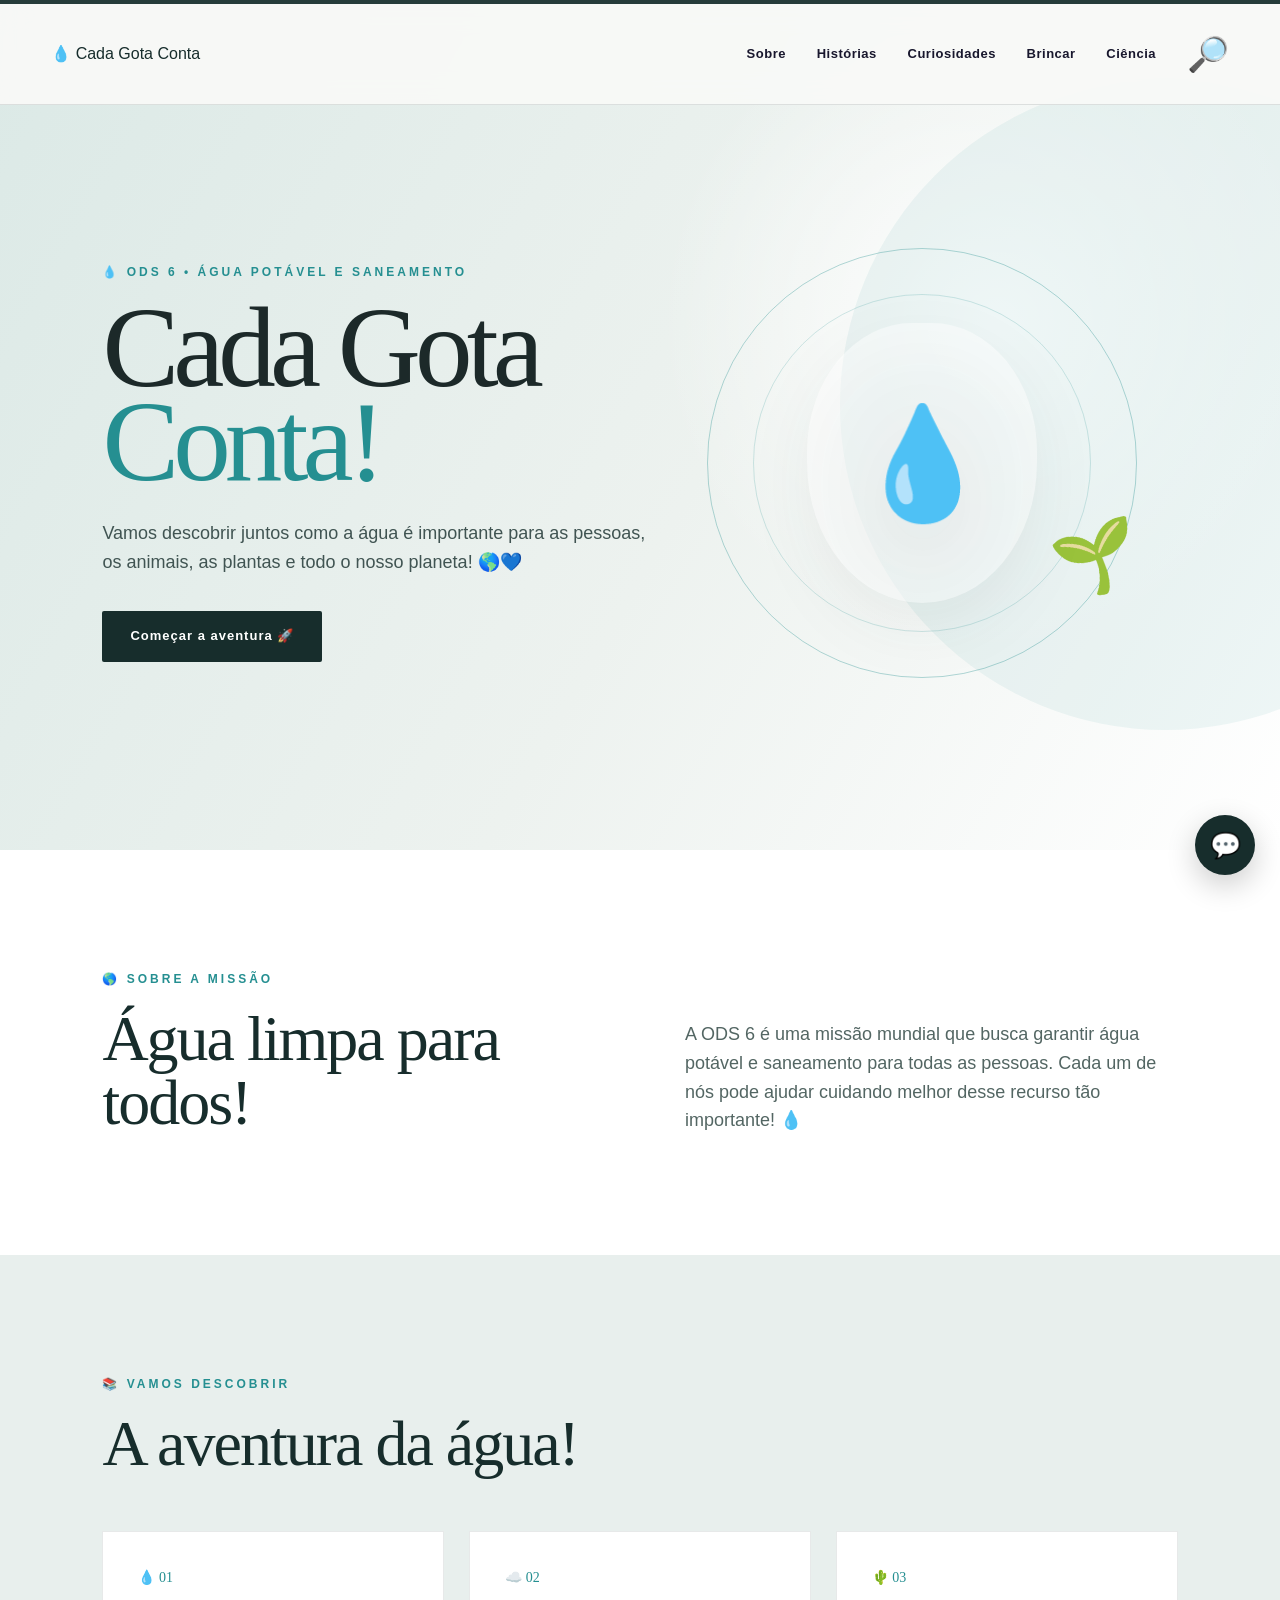
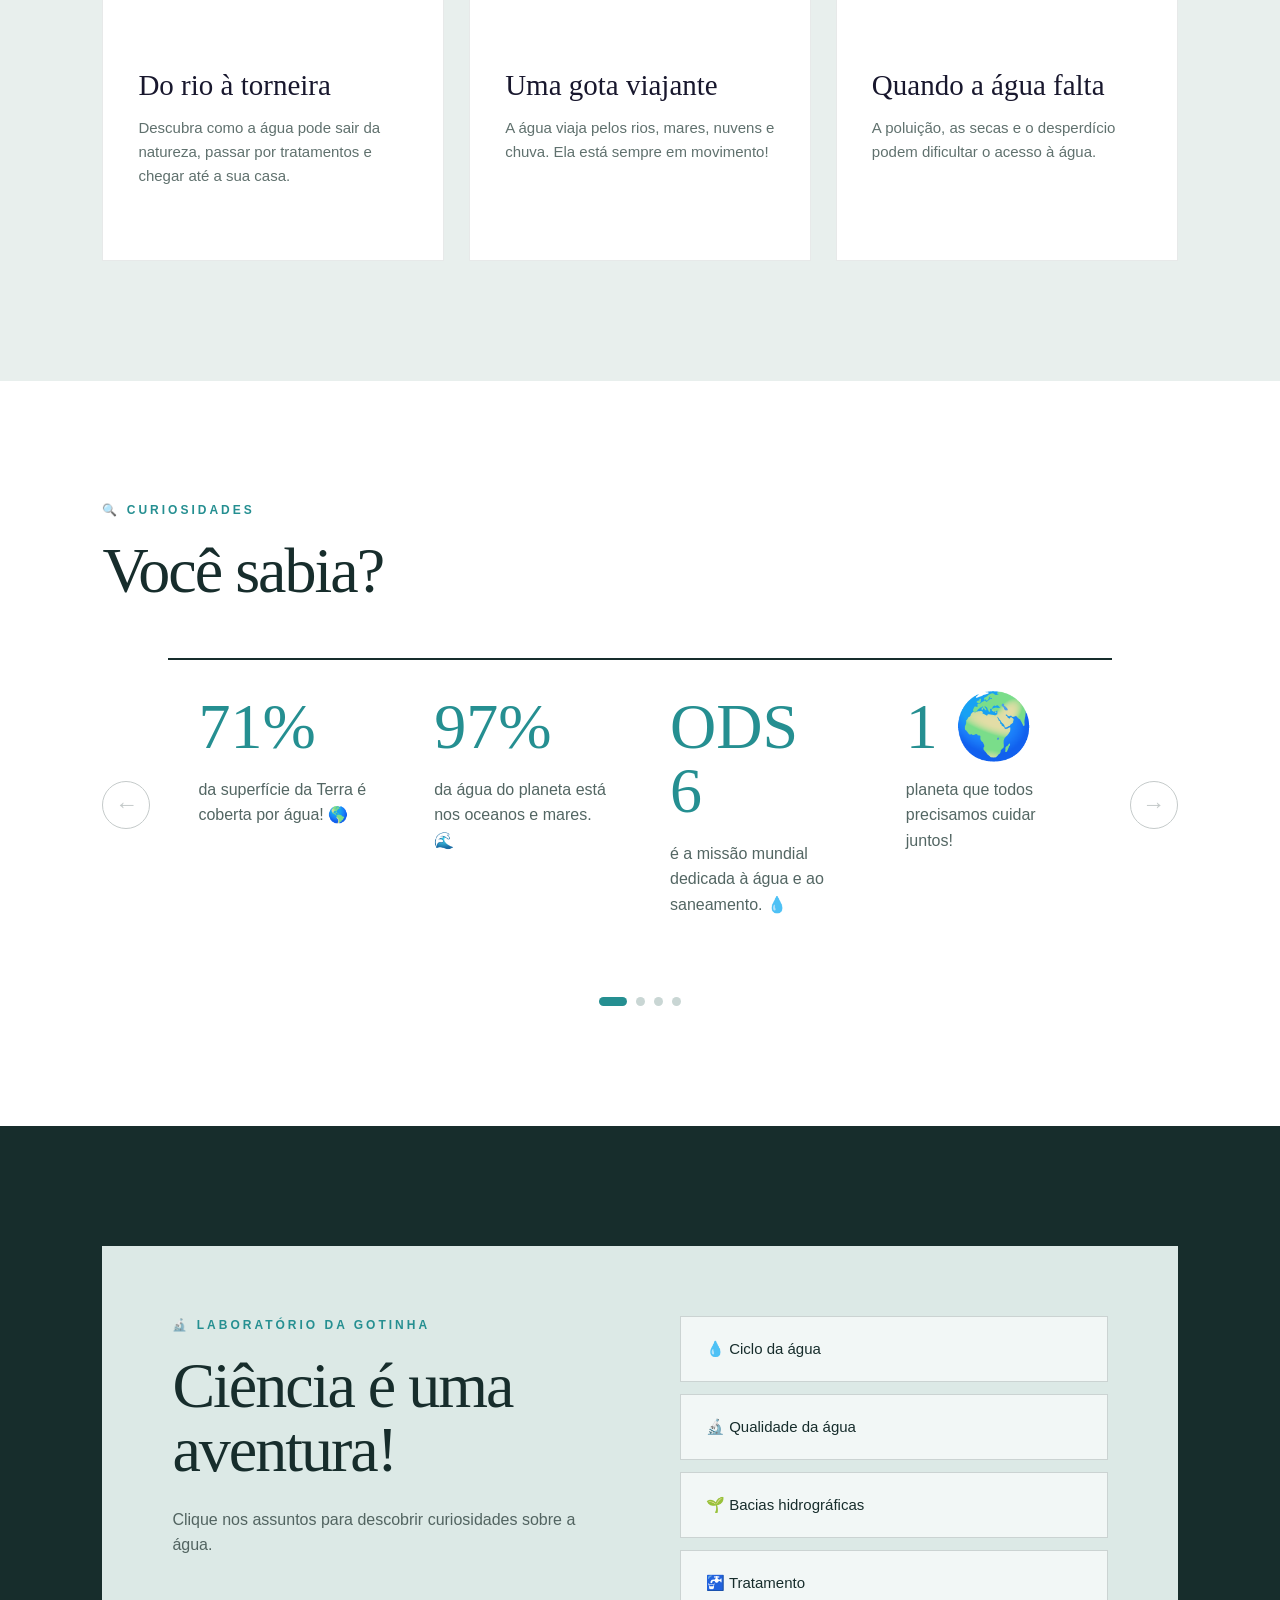
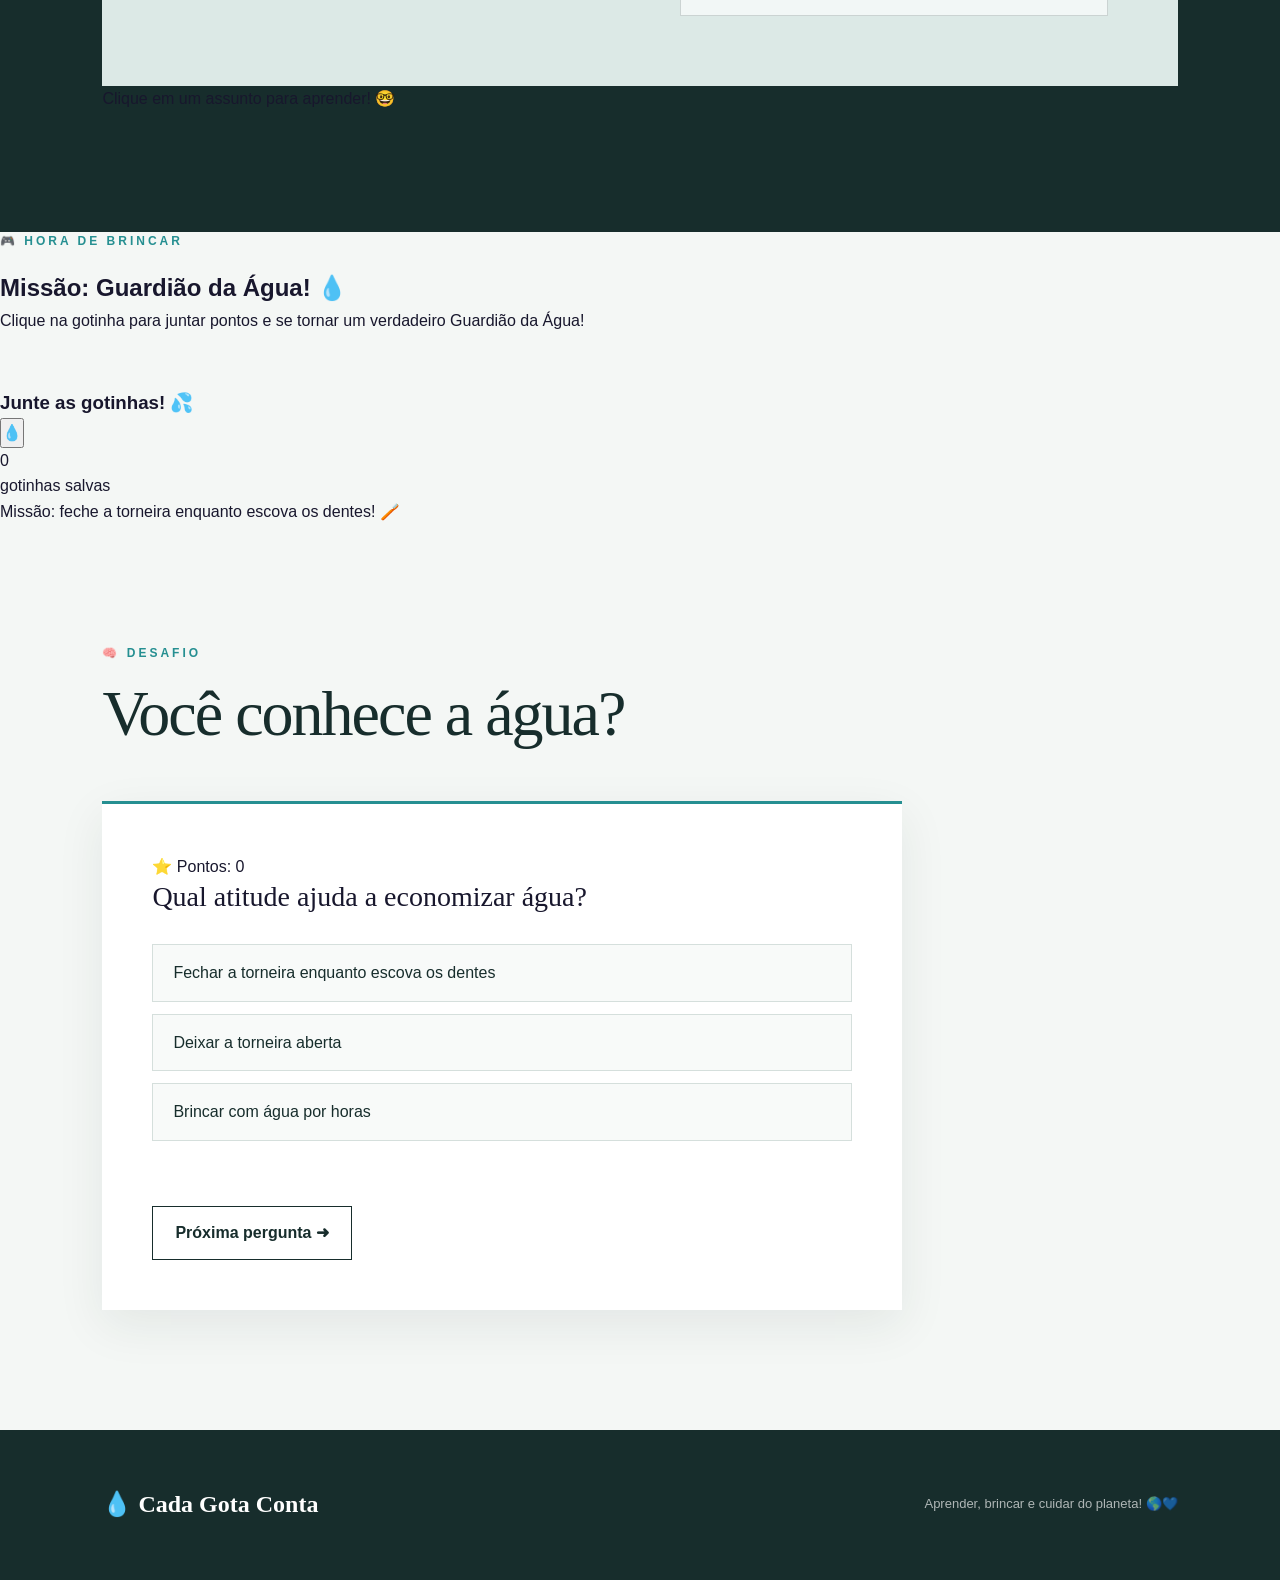
==== Ods 6/index.html @ fea24f82 "Add files via upload foi riado o conteudo sobre a agua e a criação de novos html" ====
<!DOCTYPE html>
<html lang="pt-BR">

<head>
    <meta charset="UTF-8">
    <meta name="viewport" content="width=device-width, initial-scale=1.0">

    <meta name="description"
        content="Cada Gota Conta — projeto educativo infantil sobre água, ODS 6 e sustentabilidade.">

    <title>Cada Gota Conta 💧</title>

    <link rel="stylesheet" href="styles.css">
</head>

<body>

    <!-- =========================
         NAVBAR
    ========================== -->

    <nav class="navbar">

        <a class="logo" href="#inicio">
            💧 Cada Gota Conta
        </a>

        <div class="nav-links">
            <a href="#sobre">Sobre</a>
            <a href="#historias">Histórias</a>
            <a href="#dados">Curiosidades</a>
            <a href="#brincar">Brincar</a>
            <a href="#ciencia">Ciência</a>

            <button class="search-icon" id="openSearch" aria-label="Abrir pesquisa">
                🔎
            </button>
        </div>

    </nav>


    <!-- =========================
         HERO
    ========================== -->

    <header class="hero" id="inicio">

        <div class="hero-text">

            <p class="eyebrow">
                💧 ODS 6 • ÁGUA POTÁVEL E SANEAMENTO
            </p>

            <h1>
                Cada Gota<br>
                <span>Conta!</span>
            </h1>

            <p>
                Vamos descobrir juntos como a água é importante para as pessoas, os animais, as plantas e todo o nosso
                planeta! 🌎💙
            </p>

            <a class="primary-btn" href="#sobre">
                Começar a aventura 🚀
            </a>

        </div>


        <div class="hero-art">

            <div class="ring"></div>

            <div class="drop">
                💧
            </div>

            <div class="sprout">
                🌱
            </div>

        </div>

    </header>


    <main>

        <!-- =========================
             SOBRE
        ========================== -->

        <section class="intro section" id="sobre">

            <div>

                <p class="eyebrow">
                    🌎 SOBRE A MISSÃO
                </p>

                <h2>
                    Água limpa para todos!
                </h2>

            </div>

            <p>
                A ODS 6 é uma missão mundial que busca garantir água potável e saneamento para todas as pessoas. Cada um
                de nós pode ajudar cuidando melhor desse recurso tão importante! 💧
            </p>

        </section>


        <!-- =========================
             HISTÓRIAS
        ========================== -->

        <section class="cards section" id="historias">

            <div class="section-heading">

                <p class="eyebrow">
                    📚 VAMOS DESCOBRIR
                </p>

                <h2>
                    A aventura da água!
                </h2>

            </div>


            <div class="grid three">

                <article class="card story">

                    <span>💧 01</span>

                    <h3>
                        Do rio à torneira
                    </h3>

                    <p>
                        Descubra como a água pode sair da natureza, passar por tratamentos e chegar até a sua casa.
                    </p>

                </article>


                <article class="card story">

                    <span>☁️ 02</span>

                    <h3>
                        Uma gota viajante
                    </h3>

                    <p>
                        A água viaja pelos rios, mares, nuvens e chuva. Ela está sempre em movimento!
                    </p>

                </article>


                <article class="card story">

                    <span>🌵 03</span>

                    <h3>
                        Quando a água falta
                    </h3>

                    <p>
                        A poluição, as secas e o desperdício podem dificultar o acesso à água.
                    </p>

                </article>

            </div>

        </section>


        <!-- =========================
             DADOS
        ========================== -->

        <section class="data-section section" id="dados">

            <div class="section-heading">

                <p class="eyebrow">
                    🔍 CURIOSIDADES
                </p>

                <h2>
                    Você sabia?
                </h2>

            </div>


            <div class="data-carousel">

                <button class="data-carousel-btn" id="prevData" aria-label="Curiosidade anterior">
                    ←
                </button>


                <div class="data-carousel-window">

                    <div class="data-carousel-track" id="dataTrack">

                        <article class="stat">

                            <strong>
                                71%
                            </strong>

                            <span>
                                da superfície da Terra é coberta por água! 🌎
                            </span>

                        </article>


                        <article class="stat">

                            <strong>
                                97%
                            </strong>

                            <span>
                                da água do planeta está nos oceanos e mares. 🌊
                            </span>

                        </article>


                        <article class="stat">

                            <strong>
                                ODS 6
                            </strong>

                            <span>
                                é a missão mundial dedicada à água
                                e ao saneamento. 💧
                            </span>

                        </article>


                        <article class="stat">

                            <strong>
                                1 🌍
                            </strong>

                            <span>
                                planeta que todos precisamos cuidar juntos!
                            </span>

                        </article>

                    </div>

                </div>


                <button class="data-carousel-btn" id="nextData" aria-label="Próxima curiosidade">
                    →
                </button>

            </div>


            <div class="data-carousel-dots">

                <button class="data-dot active" data-slide="0"></button>
                <button class="data-dot" data-slide="1"></button>
                <button class="data-dot" data-slide="2"></button>
                <button class="data-dot" data-slide="3"></button>

            </div>

        </section>


        <!-- =========================
             CIÊNCIA
        ========================== -->

        <section class="science section" id="ciencia">

            <div class="science-box">

                <div>

                    <p class="eyebrow">
                        🔬 LABORATÓRIO DA GOTINHA
                    </p>

                    <h2>
                        Ciência é uma aventura!
                    </h2>

                    <p>
                        Clique nos assuntos para descobrir curiosidades sobre a água.
                    </p>

                </div>


                <div class="science-list">

                    <button
                        data-science="O ciclo da água acontece quando a água evapora, forma nuvens e volta para a Terra em forma de chuva! ☁️🌧️"
                        onclick="window.location.href='ciclo.html'">
                        💧 Ciclo da água
                    </button>


                    <button
                        data-science="Água limpa é importante para nossa saúde. Por isso devemos evitar jogar lixo nos rios! 🚯"
                        onclick="window.location.href='qualidade.html'">
                        🔬 Qualidade da água
                    </button>

                    <button
                        data-science="As bacias hidrográficas são regiões onde a água da chuva se junta e segue para rios e outros cursos d'água! 🌱"
                        onclick="window.location.href='bacia.html'">
                        🌱 Bacias hidrográficas
                    </button>

                    <button
                        data-science="Antes de chegar até nossas casas, a água pode passar por processos de tratamento para ficar adequada para o consumo. 🚰"
                        onclick="window.location.href='tratamento.html'">
                        🚰 Tratamento
                    </button>

                </div>

            </div>


            <div class="science-result" id="scienceResult">
                Clique em um assunto para aprender! 🤓
            </div>

        </section>


        <!-- =========================
             JOGO
        ========================== -->

        <section class="kids-play" id="brincar">

            <div class="section-heading">

                <p class="eyebrow">
                    🎮 HORA DE BRINCAR
                </p>

                <h2>
                    Missão: Guardião da Água! 💧
                </h2>

                <p>
                    Clique na gotinha para juntar pontos e se tornar um verdadeiro Guardião da Água!
                </p>

            </div>


            <div class="play-box">

                <h3>
                    Junte as gotinhas! 💦
                </h3>


                <div class="drop-counter">

                    <button class="drop-game" id="dropGame" aria-label="Juntar uma gota de água">

                        💧

                    </button>


                    <div>

                        <span id="dropCount">
                            0
                        </span>

                        <p>
                            gotinhas salvas
                        </p>

                    </div>

                </div>


                <p class="mission" id="waterMission">

                    Missão: feche a torneira enquanto escova os dentes! 🪥

                </p>

            </div>

        </section>


        <!-- =========================
             QUIZ
        ========================== -->

        <section class="quiz section" id="quiz">

            <div class="section-heading">

                <p class="eyebrow">
                    🧠 DESAFIO
                </p>

                <h2>
                    Você conhece a água?
                </h2>

            </div>


            <div class="quiz-card">

                <div class="quiz-score">
                    ⭐ Pontos:
                    <span id="quizScore">0</span>
                </div>


                <div class="quiz-progress">

                    <span id="quizProgress"></span>

                </div>


                <p id="quizQuestion">
                    Carregando...
                </p>


                <div id="quizOptions"></div>


                <p id="quizResult" class="quiz-result">
                </p>


                <button class="secondary-btn" id="nextQuiz">

                    Próxima pergunta ➜

                </button>

            </div>

        </section>

    </main>


    <!-- =========================
         CHATBOT
    ========================== -->

    <div class="chatbot" id="chatbot">

        <div class="chat-header">

            <div>

                <strong>
                    💧 Gotinha Amiga
                </strong>

                <small>
                    Vamos aprender juntos!
                </small>

            </div>


            <button id="closeChat" aria-label="Fechar conversa">

                ×

            </button>

        </div>


        <div class="chat-messages" id="chatMessages">

            <div class="bot-msg">
                Oi! Eu sou a Gotinha Amiga! 💧 Me pergunte algo sobre água ou escolha uma pergunta abaixo!
            </div>

        </div>


        <div class="chat-suggestions">

            <button data-question="Por que a água é importante?">
                Por que a água é importante?
            </button>

            <button data-question="Como posso economizar água?">
                Como economizar?
            </button>

            <button data-question="O que é ODS 6?">
                O que é ODS 6?
            </button>

        </div>


        <form id="chatForm">

            <input type="text" id="chatInput" placeholder="Escreva aqui..." autocomplete="off">

            <button type="submit">
                ➤
            </button>

        </form>

    </div>


    <button class="chat-fab" id="chatFab" aria-label="Abrir Gotinha Amiga">

        💬

    </button>


    <!-- =========================
         PESQUISA
    ========================== -->

    <div class="search-overlay" id="searchOverlay">

        <div class="search-container">

            <button class="close-btn" id="closeSearch">

                ×

            </button>


            <input type="text" class="search-input" id="searchInput" placeholder="O que você quer descobrir? 🔎">


            <div id="searchResults"></div>

        </div>

    </div>


    <!-- =========================
         FOOTER
    ========================== -->

    <footer>

        <strong>
            💧 Cada Gota Conta
        </strong>

        <span>
            Aprender, brincar e cuidar do planeta! 🌎💙
        </span>

    </footer>


    <!-- =========================
         JAVASCRIPT
    ========================== -->

    <script>
        /* =========================
                   CARROSSEL
                ========================== */

        const dataTrack =
            document.getElementById("dataTrack");

        const prevData =
            document.getElementById("prevData");

        const nextData =
            document.getElementById("nextData");

        const dataDots =
            document.querySelectorAll(".data-dot");

        let currentData = 0;


        function getDataCardsPerView() {

            if (window.innerWidth <= 700) {
                return 1;
            }

            if (window.innerWidth <= 1100) {
                return 2;
            }

            return 4;
        }


        function updateDataCarousel() {

            const cardsPerView =
                getDataCardsPerView();

            const totalCards = 4;

            const maxPosition =
                Math.max(
                    0,
                    totalCards - cardsPerView
                );


            if (currentData < 0) {
                currentData = 0;
            }


            if (currentData > maxPosition) {
                currentData = maxPosition;
            }


            const cardWidth =
                100 / cardsPerView;


            dataTrack.style.transform =
                `translateX(-${currentData * cardWidth}%)`;


            dataDots.forEach(function (dot, index) {

                dot.classList.toggle(
                    "active",
                    index === currentData
                );

            });


            prevData.disabled =
                currentData === 0;

            nextData.disabled =
                currentData === maxPosition;

        }


        nextData.addEventListener(
            "click",
            function () {

                currentData++;

                updateDataCarousel();

            }
        );


        prevData.addEventListener(
            "click",
            function () {

                currentData--;

                updateDataCarousel();

            }
        );


        dataDots.forEach(function (dot) {

            dot.addEventListener(
                "click",
                function () {

                    currentData =
                        Number(
                            dot.dataset.slide
                        );

                    updateDataCarousel();

                }
            );

        });


        window.addEventListener(
            "resize",
            updateDataCarousel
        );


        updateDataCarousel();


        /* =========================
           CIÊNCIA INTERATIVA
        ========================== */

        const scienceButtons =
            document.querySelectorAll(".science-list button");

        const scienceResult =
            document.getElementById("scienceResult");


        scienceButtons.forEach(function (button) {

            button.addEventListener(
                "click",
                function () {

                    scienceResult.textContent =
                        button.dataset.science;

                }
            );

        });


        /* =========================
           QUIZ
        ========================== */

        const questions = [

            {
                q: "Qual atitude ajuda a economizar água?",
                a: [
                    "Fechar a torneira enquanto escova os dentes",
                    "Deixar a torneira aberta",
                    "Brincar com água por horas"
                ],
                c: 0
            },

            {
                q: "Onde encontramos grande parte da água salgada do planeta?",
                a: [
                    "Nos oceanos",
                    "Nas nuvens",
                    "Nas árvores"
                ],
                c: 0
            },

            {
                q: "Por que devemos evitar jogar lixo nos rios?",
                a: [
                    "Porque o lixo pode poluir a água",
                    "Porque o rio desaparece",
                    "Porque a água fica mais colorida"
                ],
                c: 0
            },

            {
                q: "A água é importante para...",
                a: [
                    "Pessoas, animais e plantas",
                    "Apenas peixes",
                    "Apenas máquinas"
                ],
                c: 0
            }

        ];


        let quizIndex = 0;

        let score = 0;

        let answered = false;


        function loadQuiz() {

            answered = false;

            const question =
                questions[quizIndex];

            document.getElementById(
                "quizQuestion"
            ).textContent =
                question.q;


            const options =
                document.getElementById(
                    "quizOptions"
                );

            options.innerHTML = "";


            document.getElementById(
                "quizResult"
            ).textContent = "";


            document.getElementById(
                "quizProgress"
            ).style.width =
                `${(quizIndex / questions.length) * 100}%`;


            question.a.forEach(
                function (answer, index) {

                    const button =
                        document.createElement("button");

                    button.textContent =
                        answer;

                    button.addEventListener(
                        "click",
                        function () {
                            answerQuiz(index);
                        }
                    );

                    options.appendChild(button);

                }
            );

        }


        function answerQuiz(selected) {

            if (answered) {
                return;
            }

            answered = true;

            const correct =
                selected === questions[quizIndex].c;


            const result =
                document.getElementById(
                    "quizResult"
                );


            if (correct) {

                result.textContent =
                    "🎉 Muito bem! Você acertou!";

                score++;

                document.getElementById(
                    "quizScore"
                ).textContent =
                    score;

            } else {

                result.textContent =
                    "💧 Quase! Continue aprendendo e tente a próxima!";

            }


            const buttons =
                document.querySelectorAll(
                    "#quizOptions button"
                );


            buttons.forEach(
                function (button, index) {

                    button.disabled = true;

                    if (
                        index ===
                        questions[quizIndex].c
                    ) {

                        button.classList.add(
                            "correct"
                        );

                    }

                }
            );

        }


        document.getElementById(
            "nextQuiz"
        ).addEventListener(
            "click",
            function () {

                quizIndex++;

                if (
                    quizIndex >=
                    questions.length
                ) {

                    quizIndex = 0;

                    score = 0;

                    document.getElementById(
                        "quizScore"
                    ).textContent =
                        score;

                }


                loadQuiz();

            }
        );


        loadQuiz();


        /* =========================
           JOGO DAS GOTINHAS
        ========================== */

        let drops = 0;


        const missions = [

            "Missão: feche a torneira enquanto escova os dentes! 🪥",

            "Missão: use apenas a água necessária! 💧",

            "Missão: avise um adulto se encontrar um vazamento! 🔧",

            "Missão: não jogue lixo nos rios! 🌊",

            "Missão: ajude sua família a cuidar da água! 💙"

        ];


        const dropGame =
            document.getElementById(
                "dropGame"
            );


        dropGame.addEventListener(
            "click",
            function () {

                drops++;

                document.getElementById(
                    "dropCount"
                ).textContent =
                    drops;


                const randomMission =
                    missions[
                    Math.floor(
                        Math.random() *
                        missions.length
                    )
                    ];


                document.getElementById(
                    "waterMission"
                ).textContent =
                    randomMission;


                dropGame.classList.remove(
                    "pop"
                );


                void dropGame.offsetWidth;


                dropGame.classList.add(
                    "pop"
                );

            }
        );


        /* =========================
           CHATBOT
        ========================== */

        const chatbot =
            document.getElementById(
                "chatbot"
            );

        const chatFab =
            document.getElementById(
                "chatFab"
            );

        const closeChat =
            document.getElementById(
                "closeChat"
            );

        const chatForm =
            document.getElementById(
                "chatForm"
            );

        const chatInput =
            document.getElementById(
                "chatInput"
            );

        const chatMessages =
            document.getElementById(
                "chatMessages"
            );


        chatFab.addEventListener(
            "click",
            function () {

                chatbot.classList.add(
                    "active"
                );

            }
        );


        closeChat.addEventListener(
            "click",
            function () {

                chatbot.classList.remove(
                    "active"
                );

            }
        );


        function addMessage(
            text,
            type
        ) {

            const message =
                document.createElement(
                    "div"
                );

            message.className =
                type === "user" ?
                    "user-msg" :
                    "bot-msg";

            message.textContent =
                text;

            chatMessages.appendChild(
                message
            );

            chatMessages.scrollTop =
                chatMessages.scrollHeight;

        }


        function getBotResponse(text) {

            const message =
                text.toLowerCase();


            if (
                message.includes("economizar") ||
                message.includes("economia")
            ) {

                return "💧 Você pode fechar a torneira quando não estiver usando e evitar desperdícios!";

            }


            if (
                message.includes("ods 6")
            ) {

                return "🌎 A ODS 6 é um objetivo que busca garantir água potável e saneamento para todos!";

            }


            if (
                message.includes("importante") ||
                message.includes("água")
            ) {

                return "💙 A água é essencial para a vida das pessoas, animais e plantas!";

            }


            return "💧 Que pergunta legal! A água é muito importante para nosso planeta. Continue explorando o site!";

        }


        chatForm.addEventListener(
            "submit",
            function (event) {

                event.preventDefault();

                const text =
                    chatInput.value.trim();


                if (!text) {
                    return;
                }


                addMessage(
                    text,
                    "user"
                );


                setTimeout(
                    function () {

                        addMessage(
                            getBotResponse(text),
                            "bot"
                        );

                    },
                    400
                );


                chatInput.value = "";

            }
        );


        document
            .querySelectorAll(
                ".chat-suggestions button"
            )
            .forEach(
                function (button) {

                    button.addEventListener(
                        "click",
                        function () {

                            const question =
                                button.dataset.question;

                            addMessage(
                                question,
                                "user"
                            );


                            setTimeout(
                                function () {

                                    addMessage(
                                        getBotResponse(question),
                                        "bot"
                                    );

                                },
                                300
                            );

                        }
                    );

                }
            );


        /* =========================
           PESQUISA
        ========================== */

        const openSearch =
            document.getElementById(
                "openSearch"
            );

        const closeSearch =
            document.getElementById(
                "closeSearch"
            );

        const searchOverlay =
            document.getElementById(
                "searchOverlay"
            );

        const searchInput =
            document.getElementById(
                "searchInput"
            );


        openSearch.addEventListener(
            "click",
            function () {

                searchOverlay.classList.add(
                    "active"
                );

                searchInput.focus();

            }
        );


        closeSearch.addEventListener(
            "click",
            function () {

                searchOverlay.classList.remove(
                    "active"
                );

            }
        );


        searchInput.addEventListener(
            "input",
            function () {

                const results =
                    document.getElementById(
                        "searchResults"
                    );

                const value =
                    searchInput.value.toLowerCase();


                if (!value) {

                    results.textContent = "";

                    return;

                }


                if (
                    value.includes("água")
                ) {

                    results.textContent =
                        "💧 Dica: explore as seções Histórias, Ciência e Quiz para aprender mais sobre a água!";

                } else {

                    results.textContent =
                        "🔎 Continue explorando! Tente pesquisar: água, ODS 6, rios ou economia.";

                }

            }
        );
    </script>

</body>

</html>
---- Ods 6/styles.css ----
/* =========================================================
   CADA GOTA CONTA — style.css
   Visual editorial inspirado na referência enviada
   ========================================================= */

   * {
    margin: 0;
    padding: 0;
    box-sizing: border-box;
}

html {
    scroll-behavior: smooth;
    scroll-padding-top: 110px;
}

body {
    font-family: Arial, Helvetica, sans-serif;
    background: #f4f7f5;
    color: #18172d;
    line-height: 1.6;
    overflow-x: hidden;
}

a {
    color: inherit;
    text-decoration: none;
}

button,
input {
    font: inherit;
}

button {
    cursor: pointer;
}


/* =========================================================
   NAVBAR
   ========================================================= */

.navbar {
    position: fixed;
    top: 0;
    left: 0;
    z-index: 1000;

    width: 100%;
    min-height: 105px;
    padding: 0 4vw;

    display: flex;
    align-items: center;
    justify-content: space-between;

    background: rgba(248, 249, 247, .95);
    backdrop-filter: blur(14px);

    border-top: 4px solid #263c3a;
    border-bottom: 1px solid rgba(23, 45, 44, .12);
}

.logo {
    display: flex;
    align-items: center;
    gap: 14px;
    min-width: 250px;
    color: #172d2c;
}

.logo-symbol {
    width: 58px;
    height: 58px;

    display: grid;
    place-items: center;

    font-size: 31px;

    border: 2px solid #172d2c;
    border-radius: 50%;
}

.logo-text {
    font-family: Georgia, "", serif;
    font-size: 20px;
    line-height: .95;
}

.logo-text b {
    font-size: 27px;
}

.nav-links {
    display: flex;
    align-items: center;
    gap: clamp(18px, 2.4vw, 34px);
}

.nav-links a {
    position: relative;

    font-size: 13px;
    font-weight: 700;
    letter-spacing: .5px;
    white-space: nowrap;

    transition: color .25s ease;
}

.nav-links a::after {
    content: "";
    position: absolute;
    left: 0;
    bottom: -9px;

    width: 0;
    height: 2px;

    background: #258f91;

    transition: width .25s ease;
}

.nav-links a:hover {
    color: #258f91;
}

.nav-links a:hover::after {
    width: 100%;
}

.search-icon {
    border: 0;
    background: transparent;
    color: #172d2c;

    font-size: 34px;
    line-height: 1;

    transition: transform .2s ease;
}

.search-icon:hover {
    transform: scale(1.12);
}


/* =========================================================
   HERO
   ========================================================= */

.hero {
    min-height: 850px;
    padding: 165px 8vw 90px;

    position: relative;
    overflow: hidden;

    display: grid;
    grid-template-columns: 1.05fr .95fr;
    align-items: center;

    background:
        radial-gradient(circle at 78% 38%, rgba(255,255,255,.95), transparent 30%),
        linear-gradient(120deg, #dbe9e6 0%, #edf2ef 55%, #fff 100%);
}

.hero::before {
    content: "";
    position: absolute;

    width: 650px;
    height: 650px;

    right: -210px;
    top: 80px;

    border-radius: 50%;
    background: rgba(37, 143, 145, .07);
}

.hero-text {
    position: relative;
    z-index: 2;
    max-width: 720px;
}

.eyebrow {
    margin-bottom: 18px;

    color: #258f91;

    font-size: 12px;
    font-weight: 800;
    letter-spacing: 3px;
}

.hero h1 {
    margin-bottom: 30px;

    font-family: Georgia, "Times New Roman", serif;
    font-size: clamp(70px, 9vw, 145px);
    font-weight: 400;
    line-height: .82;
    letter-spacing: -6px;

    color: #1c2929;
}

.hero h1 span {
    color: #258f91;
}

.hero-text > p:not(.eyebrow) {
    max-width: 560px;
    margin-bottom: 35px;

    font-size: 18px;
    color: #405452;
}

.primary-btn {
    display: inline-block;
    padding: 15px 28px;

    background: #172d2c;
    color: #fff;

    border-radius: 2px;

    font-size: 13px;
    font-weight: 700;
    letter-spacing: 1px;

    transition: background .25s ease, transform .25s ease;
}

.primary-btn:hover {
    background: #258f91;
    transform: translateY(-3px);
}


/* =========================================================
   ARTE DO HERO
   ========================================================= */

.hero-art {
    min-height: 500px;

    position: relative;

    display: flex;
    align-items: center;
    justify-content: center;
}

.ring {
    position: absolute;

    width: 430px;
    height: 430px;

    border: 1px solid rgba(37, 143, 145, .35);
    border-radius: 50%;
}

.ring::before {
    content: "";
    position: absolute;
    inset: 45px;

    border: 1px solid rgba(37, 143, 145, .20);
    border-radius: 50%;
}

.drop {
    position: relative;
    z-index: 2;

    width: 230px;
    height: 280px;

    display: grid;
    place-items: center;

    font-size: 110px;

    background: rgba(255,255,255,.45);
    border-radius: 55% 55% 60% 60%;

    filter: drop-shadow(0 25px 30px rgba(23,45,44,.12));

    animation: floatDrop 4s ease-in-out infinite;
}

.sprout {
    position: absolute;
    right: 8%;
    bottom: 20%;

    font-size: 70px;

    transform: rotate(-8deg);
    animation: floatSprout 4s ease-in-out infinite;
}

@keyframes floatDrop {
    0%, 100% {
        transform: translateY(0);
    }

    50% {
        transform: translateY(-12px);
    }
}

@keyframes floatSprout {
    0%, 100% {
        transform: rotate(-8deg) translateY(0);
    }

    50% {
        transform: rotate(-8deg) translateY(-8px);
    }
}


/* =========================================================
   SEÇÕES GERAIS
   ========================================================= */

.section {
    padding: 120px 8vw;
}

.section-heading {
    max-width: 850px;
    margin-bottom: 55px;
}

.section h2 {
    font-family: Georgia, "Times New Roman", serif;
    font-size: clamp(38px, 5vw, 68px);
    font-weight: 400;
    line-height: 1;
    letter-spacing: -2px;
    color: #172d2c;
}


/* =========================================================
   SOBRE / POR QUE ESCOLHEMOS
   ========================================================= */

.intro {
    display: grid;
    grid-template-columns: 1fr 1fr;
    gap: 90px;

    background: #fff;
}

.intro > p {
    align-self: end;
    max-width: 600px;

    font-size: 18px;
    color: #536663;
}


/* =========================================================
   HISTÓRIAS
   ========================================================= */

.cards {
    background: #e8efed;
}

.grid {
    display: grid;
    gap: 25px;
}

.grid.three {
    grid-template-columns: repeat(3, 1fr);
}

.card {
    min-height: 330px;
    padding: 35px;

    background: #fff;
    border: 1px solid rgba(23,45,44,.1);

    transition: transform .3s ease, box-shadow .3s ease;
}

.card:hover {
    transform: translateY(-8px);
    box-shadow: 0 20px 45px rgba(23,45,44,.12);
}

.card > span {
    display: block;
    margin-bottom: 80px;

    font-family: Georgia, "Times New Roman", serif;
    font-size: 14px;
    color: #258f91;
}

.card h3 {
    margin-bottom: 14px;

    font-family: Georgia, "Times New Roman", serif;
    font-size: 29px;
    font-weight: 400;
    line-height: 1.1;
}

.card p {
    font-size: 15px;
    color: #60716e;
}


/* =========================================================
   DADOS
   ========================================================= */

.data-section {
    background: #fff;
}

.grid.four {
    grid-template-columns: repeat(4, 1fr);
}

.stat {
    padding: 35px 20px;

    border-top: 2px solid #172d2c;
}

.stat strong {
    display: block;
    margin-bottom: 15px;

    font-family: Georgia, "Times New Roman", serif;
    font-size: 54px;
    font-weight: 400;
    line-height: 1;

    color: #258f91;
}

.stat span {
    display: block;
    font-size: 14px;
    color: #536663;
}

.source-note {
    margin-top: 35px;
    font-size: 12px;
    color: #82918e;
}


/* =========================================================
   CIÊNCIA
   ========================================================= */

.science {
    background: #172d2c;
}

.science .eyebrow {
    color: #258f91;
}

.science-box {
    display: grid;
    grid-template-columns: 1fr 1fr;
    gap: 80px;

    padding: 70px;

    background: #dce9e6;
}

.science-box h2 {
    margin-bottom: 25px;
}

.science-box > div:first-child > p:last-child {
    max-width: 520px;
    color: #526461;
}

.science-list {
    display: flex;
    flex-direction: column;
    gap: 12px;
}

.science-list button {
    width: 100%;
    padding: 20px 25px;

    text-align: left;

    border: 1px solid rgba(23,45,44,.18);
    background: rgba(255,255,255,.65);
    color: #172d2c;

    font-size: 15px;

    transition: background .25s ease, padding-left .25s ease;
}

.science-list button:hover {
    background: #fff;
    padding-left: 35px;
}


/* =========================================================
   JOGO / QUIZ
   ========================================================= */

.quiz {
    background: #f4f7f5;
}

.quiz-card {
    max-width: 800px;
    padding: 50px;

    background: #fff;

    border-top: 3px solid #258f91;

    box-shadow: 0 15px 45px rgba(23,45,44,.08);
}

#quizQuestion {
    margin-bottom: 30px;

    font-family: Georgia, "Times New Roman", serif;
    font-size: 28px;
    line-height: 1.25;
}

#quizOptions {
    display: grid;
    gap: 12px;
    margin-bottom: 25px;
}

#quizOptions button {
    padding: 15px 20px;

    text-align: left;

    border: 1px solid #d5dfdc;
    background: #f8faf9;
    color: #172d2c;

    transition: border-color .2s ease, background .2s ease, transform .2s ease;
}

#quizOptions button:hover {
    border-color: #258f91;
    background: #e8f3f1;
    transform: translateX(4px);
}

.quiz-result {
    min-height: 25px;
    margin-bottom: 15px;
    font-weight: 700;
}

.secondary-btn {
    padding: 13px 22px;

    border: 1px solid #172d2c;
    background: transparent;
    color: #172d2c;

    font-weight: 700;

    transition: all .25s ease;
}

.secondary-btn:hover {
    background: #172d2c;
    color: #fff;
}


/* =========================================================
   CHATBOT
   ========================================================= */

.chatbot {
    position: fixed;
    right: 25px;
    bottom: 95px;
    z-index: 2000;

    width: 360px;

    display: none;

    background: #fff;

    border-radius: 4px;
    overflow: hidden;

    box-shadow: 0 20px 60px rgba(0,0,0,.18);
}

.chatbot.active,
.chatbot.open {
    display: block;
}

.chat-header {
    padding: 18px 20px;

    display: flex;
    justify-content: space-between;
    align-items: center;

    background: #172d2c;
    color: #fff;
}

.chat-header strong {
    display: block;
}

.chat-header small {
    display: block;
    margin-top: 2px;

    font-size: 11px;
    opacity: .7;
}

#closeChat {
    border: 0;
    background: transparent;
    color: #fff;

    font-size: 28px;
    line-height: 1;
}

.chat-messages {
    height: 280px;
    padding: 20px;

    overflow-y: auto;
}

.bot-msg {
    max-width: 85%;
    padding: 12px 15px;

    background: #e8f3f1;
    color: #29413f;

    font-size: 14px;
}

.chat-suggestions {
    padding: 10px 15px;

    display: flex;
    flex-wrap: wrap;
    gap: 6px;
}

.chat-suggestions button {
    padding: 7px 10px;

    border: 1px solid #d5dfdc;
    background: #fff;
    color: #29413f;

    font-size: 11px;
}

.chat-suggestions button:hover {
    background: #e8f3f1;
}

#chatForm {
    display: flex;
    border-top: 1px solid #ddd;
}

#chatInput {
    flex: 1;
    min-width: 0;

    padding: 15px;

    border: 0;
    outline: 0;
}

#chatForm button {
    width: 55px;

    border: 0;
    background: #258f91;
    color: #fff;
}


/* =========================================================
   BOTÃO FLUTUANTE
   ========================================================= */

.chat-fab {
    position: fixed;
    right: 25px;
    bottom: 25px;
    z-index: 1900;

    width: 60px;
    height: 60px;

    border: 0;
    border-radius: 50%;

    background: #172d2c;
    color: #fff;

    font-size: 25px;

    box-shadow: 0 10px 30px rgba(0,0,0,.2);

    transition: transform .2s ease, background .2s ease;
}

.chat-fab:hover {
    background: #258f91;
    transform: scale(1.07);
}


/* =========================================================
   PESQUISA
   ========================================================= */

.search-overlay {
    position: fixed;
    inset: 0;
    z-index: 3000;

    display: none;
    align-items: center;
    justify-content: center;

    background: rgba(23,45,44,.95);
}

.search-overlay.active,
.search-overlay.open {
    display: flex;
}

.search-container {
    position: relative;
    width: min(800px, 90%);
}

.search-input {
    width: 100%;
    padding: 20px 0;

    border: 0;
    border-bottom: 2px solid #fff;
    outline: 0;

    background: transparent;
    color: #fff;

    font-family: Georgia, "Times New Roman", serif;
    font-size: 30px;
}

.search-input::placeholder {
    color: rgba(255,255,255,.55);
}

.close-btn {
    position: absolute;
    top: -60px;
    right: 0;

    border: 0;
    background: transparent;
    color: #fff;

    font-size: 30px;
}

#searchResults {
    margin-top: 20px;
    color: #fff;
}


/* =========================================================
   FOOTER
   ========================================================= */

footer {
    min-height: 150px;
    padding: 40px 8vw;

    display: flex;
    align-items: center;
    justify-content: space-between;

    background: #172d2c;
    color: #fff;
}

footer strong {
    font-family: Georgia, "Times New Roman", serif;
    font-size: 24px;
}

footer span {
    font-size: 13px;
    opacity: .65;
}


/* =========================================================
   TABLET
   ========================================================= */

@media (max-width: 1100px) {

    .navbar {
        padding: 0 3vw;
    }

    .nav-links {
        gap: 16px;
    }

    .nav-links a {
        font-size: 11px;
    }

    .logo {
        min-width: 210px;
    }

    .hero {
        grid-template-columns: 1fr;
        padding-top: 155px;
    }

    .hero-art {
        min-height: 350px;
    }

    .intro,
    .science-box {
        grid-template-columns: 1fr;
        gap: 45px;
    }

    .grid.three {
        grid-template-columns: 1fr;
    }

    .grid.four {
        grid-template-columns: repeat(2, 1fr);
    }
}


/* =========================================================
   CELULAR
   ========================================================= */

@media (max-width: 700px) {

    .navbar {
        min-height: 76px;
        padding: 10px 20px;
    }

    .logo {
        min-width: auto;
        gap: 9px;
    }

    .logo-symbol {
        width: 43px;
        height: 43px;
        font-size: 22px;
    }

    .logo-text {
        font-size: 14px;
    }

    .logo-text b {
        font-size: 18px;
    }

    .nav-links {
        gap: 8px;
    }

    .nav-links a {
        display: none;
    }

    .search-icon {
        font-size: 28px;
    }

    .hero {
        min-height: 760px;
        padding: 125px 25px 65px;
    }

    .hero h1 {
        font-size: 70px;
        letter-spacing: -4px;
    }

    .hero-text > p:not(.eyebrow) {
        font-size: 16px;
    }

    .hero-art {
        min-height: 280px;
    }

    .ring {
        width: 280px;
        height: 280px;
    }

    .drop {
        width: 160px;
        height: 190px;
        font-size: 75px;
    }

    .sprout {
        right: 5%;
        bottom: 12%;
        font-size: 50px;
    }

    .section {
        padding: 75px 25px;
    }

    .section h2 {
        font-size: 40px;
    }

    .grid.four {
        grid-template-columns: 1fr;
    }

    .science-box {
        padding: 35px 25px;
    }

    .quiz-card {
        padding: 30px 25px;
    }

    #quizQuestion {
        font-size: 23px;
    }

    .chatbot {
        right: 10px;
        bottom: 85px;
        width: calc(100% - 20px);
    }

    .chat-fab {
        right: 20px;
        bottom: 20px;
    }

    footer {
        padding: 35px 25px;

        flex-direction: column;
        align-items: flex-start;
        gap: 10px;
    }

    .search-input {
        font-size: 22px;
    }
}


/* =========================================================
   ACESSIBILIDADE
   ========================================================= */

:focus-visible {
    outline: 3px solid #258f91;
    outline-offset: 3px;
}

@media (prefers-reduced-motion: reduce) {
    html {
        scroll-behavior: auto;
    }

    *,
    *::before,
    *::after {
        animation-duration: .01ms !important;
        animation-iteration-count: 1 !important;
        transition-duration: .01ms !important;
    }
}

/* =========================================================
   CARROSSEL DE DADOS CIENTÍFICOS
   ========================================================= */

   .data-carousel {

    width: 100%;

    display: flex;

    align-items: center;

    gap: 18px;

    margin-top: 20px;

}


/* =========================================================
   ÁREA QUE ESCONDE OS CARDS
   ========================================================= */

.data-carousel-window {

    flex: 1;

    overflow: hidden;

}


/* =========================================================
   FAIXA DOS CARDS
   ========================================================= */

.data-carousel-track {

    display: flex;

    width: 100%;

    transition:
        transform .55s cubic-bezier(.4, 0, .2, 1);

}


/* =========================================================
   CARD INDIVIDUAL
   ========================================================= */

.data-carousel-track .stat {

    flex: 0 0 25%;

    min-width: 25%;

    padding: 35px 30px;

    border-top: 2px solid #172d2c;

}


/* Linha superior */

.stat-line {

    display: none;

}


/* Número */

.data-carousel-track .stat strong {

    display: block;

    margin-bottom: 18px;

    font-family:
        Georgia,
        "Times New Roman",
        serif;

    font-size: clamp(48px, 5vw, 78px);

    font-weight: 400;

    line-height: 1;

    color: #258f91;

}


/* Texto */

.data-carousel-track .stat span {

    display: block;

    max-width: 250px;

    font-size: 16px;

    line-height: 1.6;

    color: #536663;

}


/* =========================================================
   BOTÕES DO CARROSSEL
   ========================================================= */

.data-carousel-btn {

    flex-shrink: 0;

    width: 48px;

    height: 48px;

    display: flex;

    align-items: center;

    justify-content: center;

    border: 1px solid #172d2c;

    border-radius: 50%;

    background: transparent;

    color: #172d2c;

    font-size: 23px;

    line-height: 1;

    transition:
        background .25s ease,
        color .25s ease,
        transform .25s ease;

}


.data-carousel-btn:hover {

    background: #172d2c;

    color: #fff;

    transform: scale(1.08);

}


.data-carousel-btn:disabled {

    opacity: .25;

    cursor: default;

    transform: none;

}


/* =========================================================
   INDICADORES
   ========================================================= */

.data-carousel-dots {

    display: flex;

    justify-content: center;

    align-items: center;

    gap: 9px;

    margin-top: 45px;

}


.data-dot {

    width: 9px;

    height: 9px;

    padding: 0;

    border: 0;

    border-radius: 50%;

    background: #c9d6d4;

    transition:
        width .25s ease,
        background .25s ease;

}


.data-dot.active {

    width: 28px;

    border-radius: 20px;

    background: #258f91;

}


/* =========================================================
   ANIMAÇÃO SUAVE DOS CARDS
   ========================================================= */

.data-carousel-track .stat {

    transition:
        opacity .3s ease;

}


/* =========================================================
   TABLET
   ========================================================= */

@media (max-width: 1100px) {

    .data-carousel-track .stat {

        flex: 0 0 50%;

        min-width: 50%;

    }

}


/* =========================================================
   CELULAR
   ========================================================= */

@media (max-width: 700px) {

    .data-carousel {

        gap: 8px;

    }


    .data-carousel-track .stat {

        flex: 0 0 100%;

        min-width: 100%;

        padding:
            30px
            20px
            35px;

    }


    .data-carousel-track .stat strong {

        font-size: 65px;

    }


    .data-carousel-track .stat span {

        max-width: 300px;

        font-size: 16px;

    }


    .data-carousel-btn {

        width: 40px;

        height: 40px;

        font-size: 19px;

    }


    .data-carousel-dots {

        margin-top: 30px;

    }

}
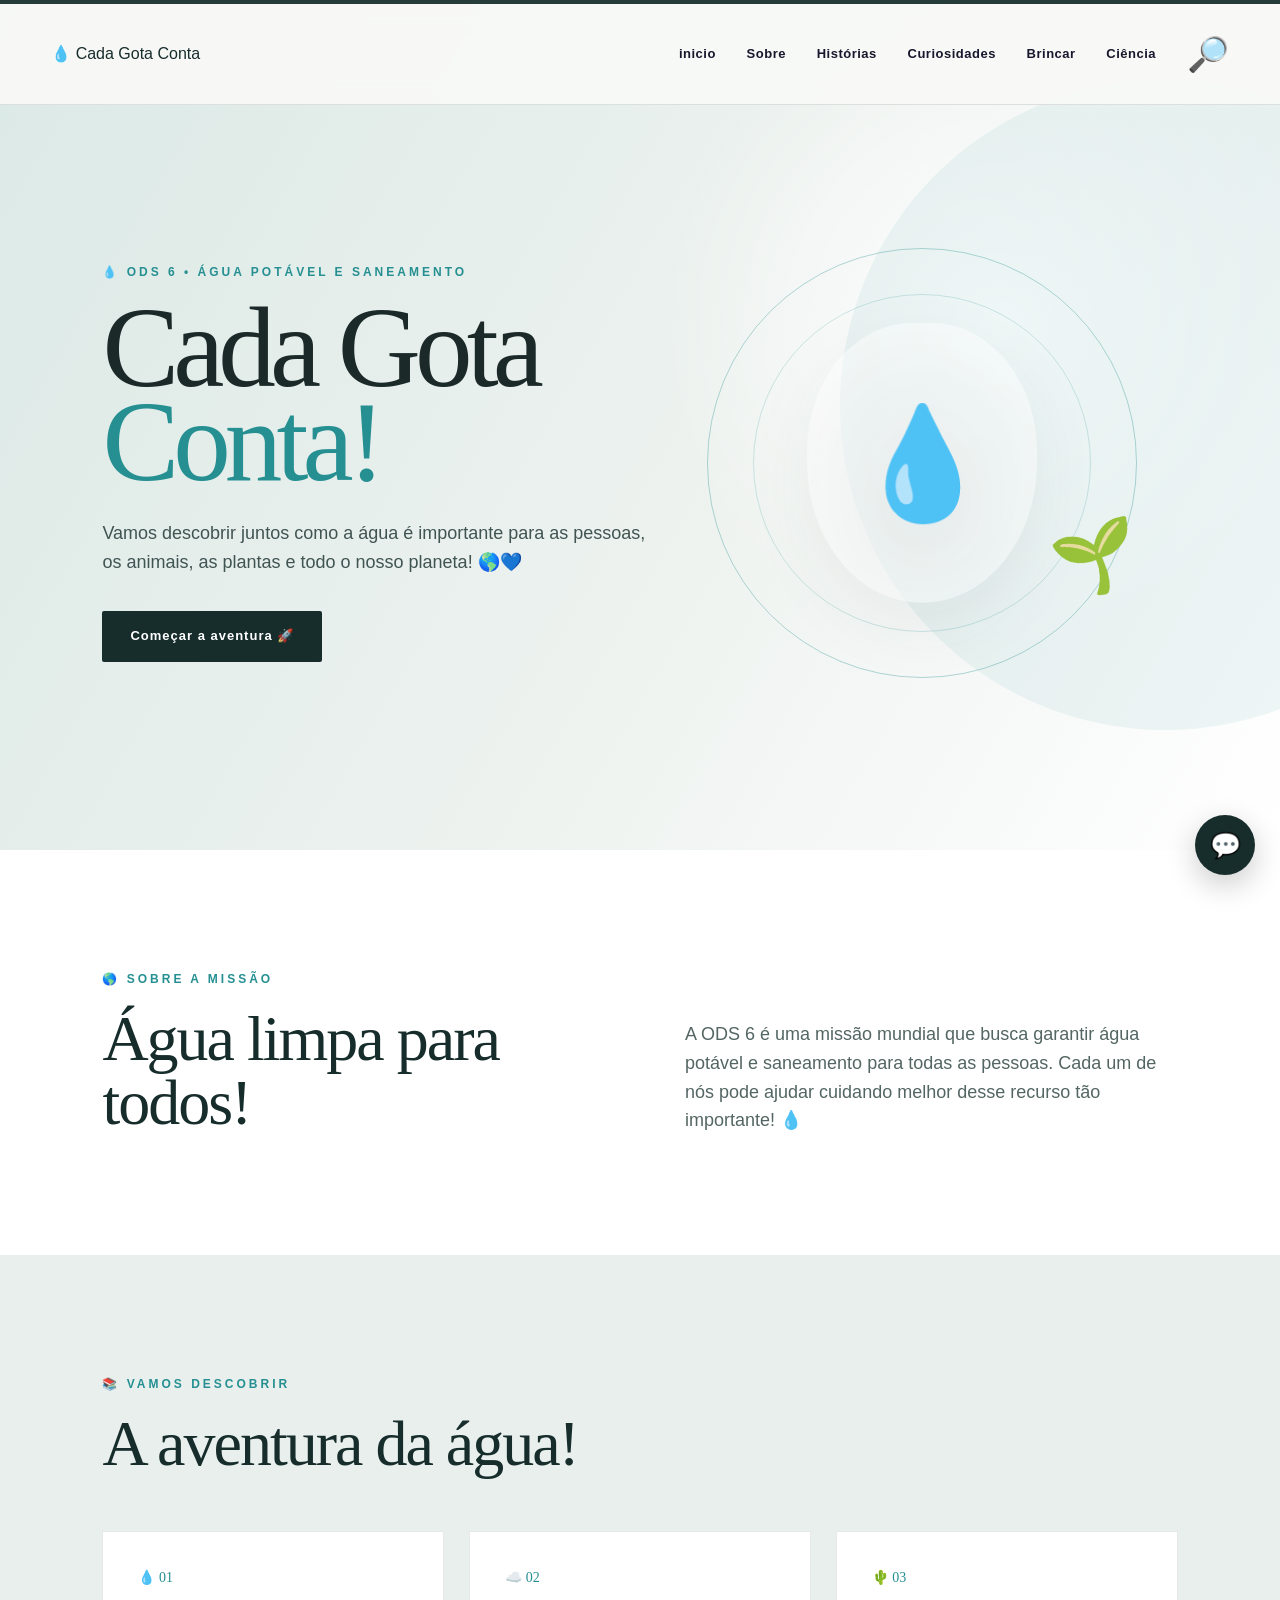
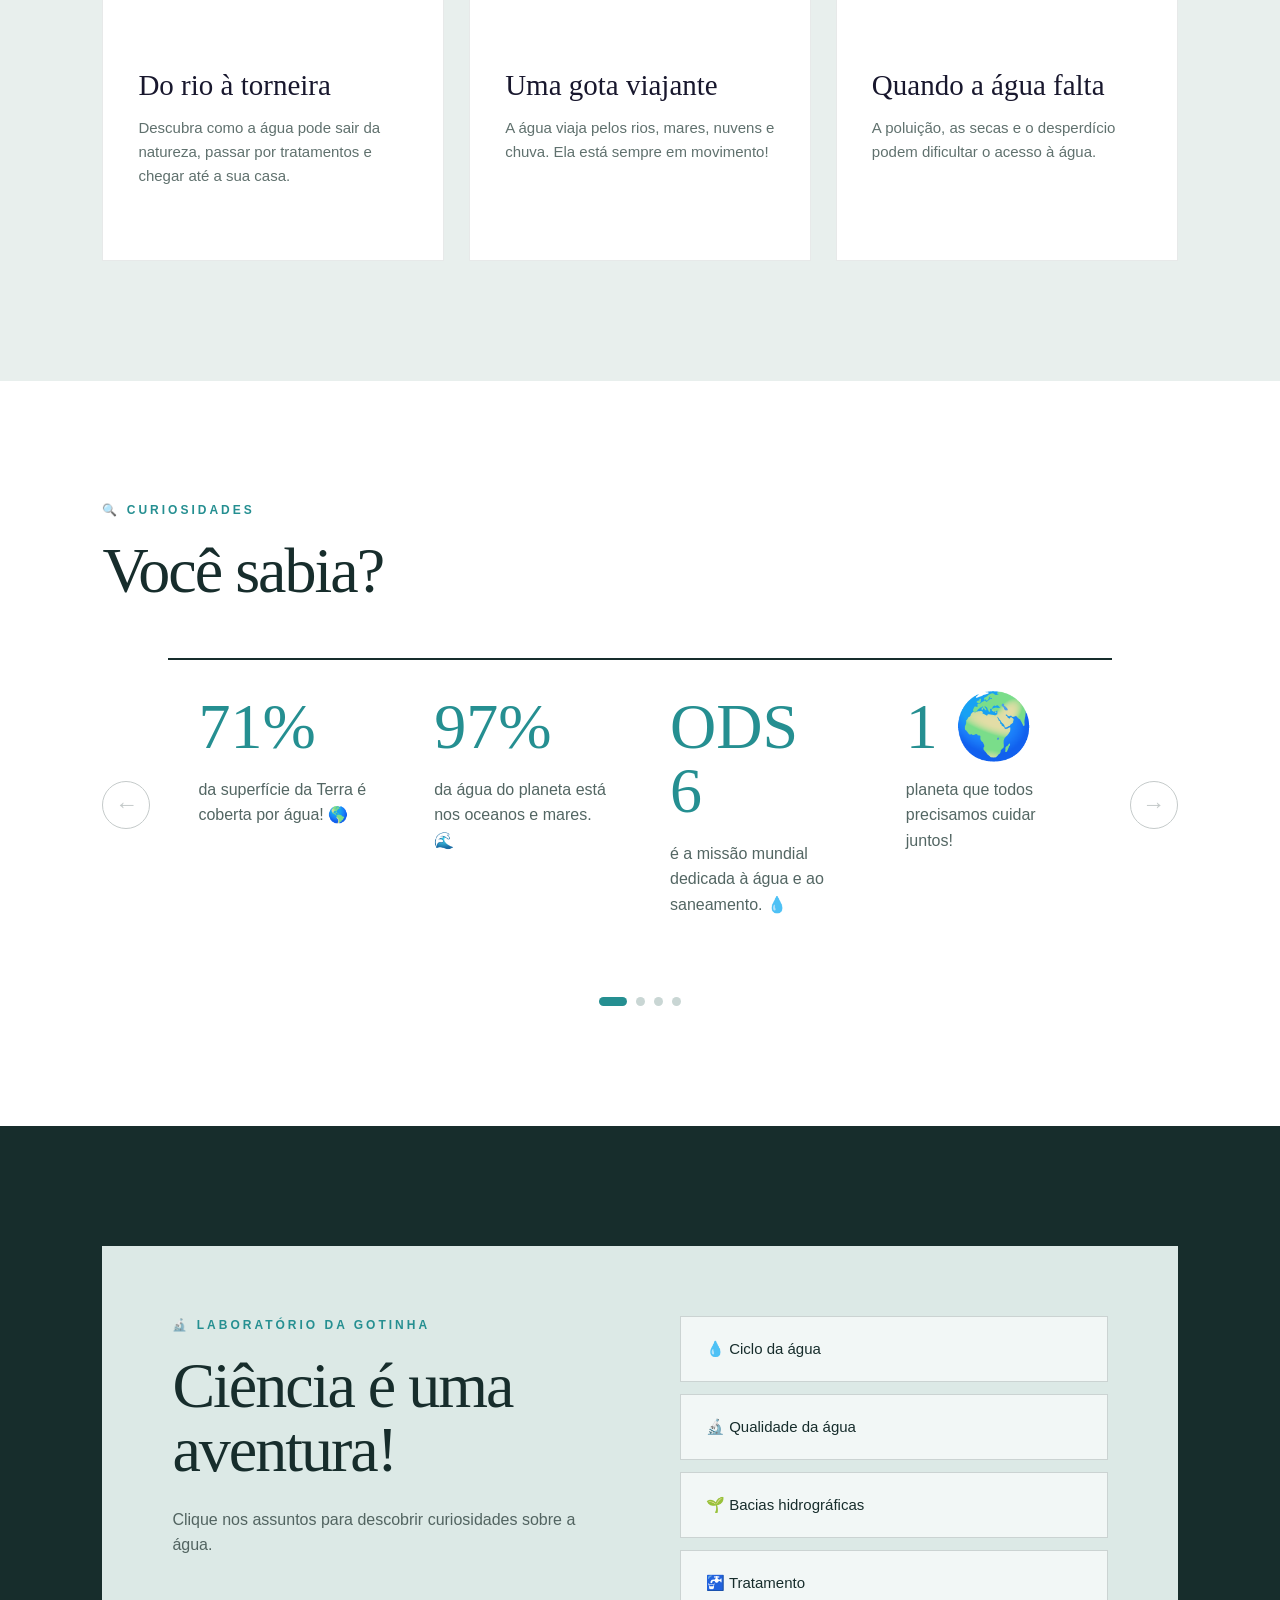
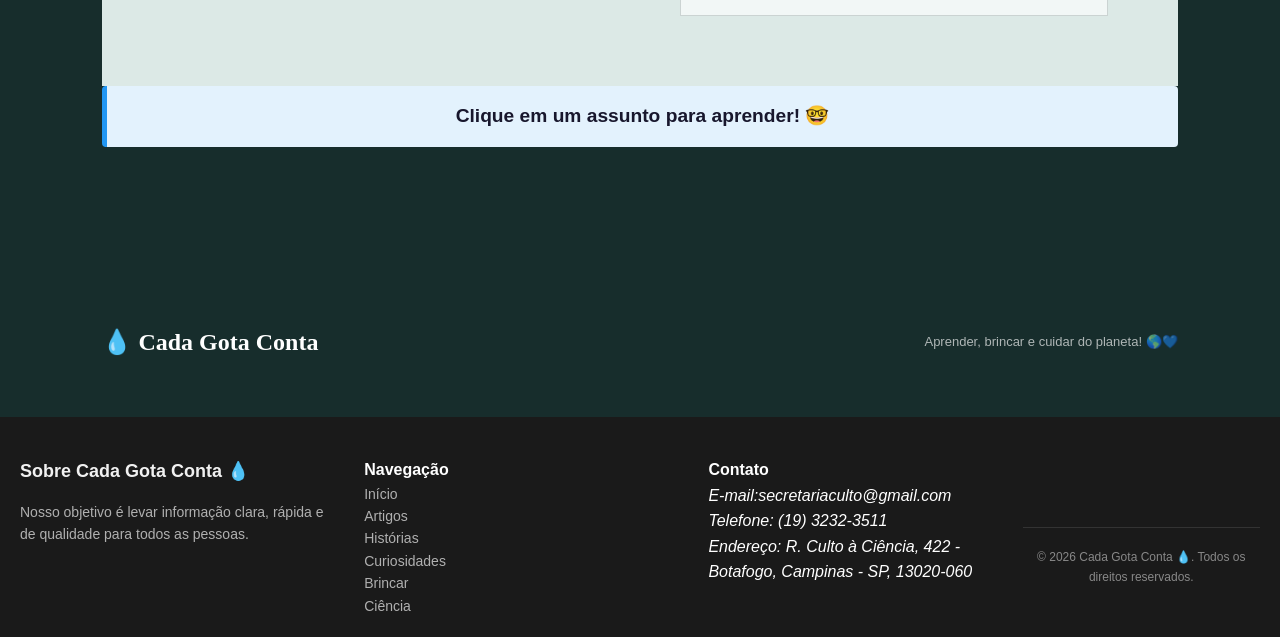
==== commit ed3e6269: "Add files via upload Rodapé" ====
--- a/Ods 6/index.html
+++ b/Ods 6/index.html
@@ -26,10 +26,11 @@
         </a>
 
         <div class="nav-links">
+            <a href="index.html">inicio</a>
             <a href="#sobre">Sobre</a>
             <a href="#historias">Histórias</a>
             <a href="#dados">Curiosidades</a>
-            <a href="#brincar">Brincar</a>
+            <a href="Brincar.html">Brincar</a>
             <a href="#ciencia">Ciência</a>
 
             <button class="search-icon" id="openSearch" aria-label="Abrir pesquisa">
@@ -332,7 +333,7 @@
 
                     <button
                         data-science="As bacias hidrográficas são regiões onde a água da chuva se junta e segue para rios e outros cursos d'água! 🌱"
-                        onclick="window.location.href='bacia.html'">
+                        onclick="window.location.href='bacias.html'">
                         🌱 Bacias hidrográficas
                     </button>
 
@@ -347,138 +348,15 @@
             </div>
 
 
-            <div class="science-result" id="scienceResult">
-                Clique em um assunto para aprender! 🤓
-            </div>
+          <div class="science-result" id="scienceResult" style="background-color: #e3f2fd; border-left: 5px solid #2196f3; padding: 15px; font-size: 1.2rem; font-weight: bold; border-radius: 4px; text-align: center;">
+    Clique em um assunto para aprender! 🤓
+</div>
+
 
         </section>
 
 
-        <!-- =========================
-             JOGO
-        ========================== -->
-
-        <section class="kids-play" id="brincar">
-
-            <div class="section-heading">
-
-                <p class="eyebrow">
-                    🎮 HORA DE BRINCAR
-                </p>
-
-                <h2>
-                    Missão: Guardião da Água! 💧
-                </h2>
-
-                <p>
-                    Clique na gotinha para juntar pontos e se tornar um verdadeiro Guardião da Água!
-                </p>
-
-            </div>
-
-
-            <div class="play-box">
-
-                <h3>
-                    Junte as gotinhas! 💦
-                </h3>
-
-
-                <div class="drop-counter">
-
-                    <button class="drop-game" id="dropGame" aria-label="Juntar uma gota de água">
-
-                        💧
-
-                    </button>
-
-
-                    <div>
-
-                        <span id="dropCount">
-                            0
-                        </span>
-
-                        <p>
-                            gotinhas salvas
-                        </p>
-
-                    </div>
-
-                </div>
-
-
-                <p class="mission" id="waterMission">
-
-                    Missão: feche a torneira enquanto escova os dentes! 🪥
-
-                </p>
-
-            </div>
-
-        </section>
-
-
-        <!-- =========================
-             QUIZ
-        ========================== -->
-
-        <section class="quiz section" id="quiz">
-
-            <div class="section-heading">
-
-                <p class="eyebrow">
-                    🧠 DESAFIO
-                </p>
-
-                <h2>
-                    Você conhece a água?
-                </h2>
-
-            </div>
-
-
-            <div class="quiz-card">
-
-                <div class="quiz-score">
-                    ⭐ Pontos:
-                    <span id="quizScore">0</span>
-                </div>
-
-
-                <div class="quiz-progress">
-
-                    <span id="quizProgress"></span>
-
-                </div>
-
-
-                <p id="quizQuestion">
-                    Carregando...
-                </p>
-
-
-                <div id="quizOptions"></div>
-
-
-                <p id="quizResult" class="quiz-result">
-                </p>
-
-
-                <button class="secondary-btn" id="nextQuiz">
-
-                    Próxima pergunta ➜
-
-                </button>
-
-            </div>
-
-        </section>
-
-    </main>
-
-
-    <!-- =========================
+           <!-- =========================
          CHATBOT
     ========================== -->
 
@@ -1342,6 +1220,146 @@
             }
         );
     </script>
+    
+    <footer class="site-footer">
+<div class="footer-content">
+<!-- Sobre o site -->
+<div class="footer-section">
+<h3>Sobre Cada Gota Conta 💧</h3>
+<p>Nosso objetivo é levar informação clara, rápida e de qualidade para todos as pessoas.</p>
+</div>
+ 
+    <!-- Links rápidos -->
+<div class="footer-section">
+<h4>Navegação</h4>
+<ul>
+<li><a href="#inicio">Início</a></li>
+<li><a href="#sobre">Artigos</a></li>
+<li><a href="#historias">Histórias</a></li>
+<li><a href="#dados">Curiosidades</a></li>
+<li><a href="Brincar.html">Brincar</a></li>
+<li><a href="#ciencia">Ciência</a></li>
+</ul>
+</div>
+ 
+    <!-- Contato -->
+<div class="footer-section">
+<h4>Contato</h4>
+<address>
+
+        E-mail:secretariaculto@gmail.com <br>
+
+        Telefone: (19) 3232-3511 <br>
+
+        Endereço: R. Culto à Ciência, 422 - Botafogo, Campinas - SP, 13020-060
+</address>
+</div>
+</div>
+ 
+  <!-- Direitos Autorais -->
+<div class="footer-bottom">
+<p>&copy; 2026 Cada Gota Conta 💧. Todos os direitos reservados.</p>
+<style> .site-footer {
+
+  background-color: #1a1a1a;
+
+  color: #ffffff;
+
+  padding: 40px 20px 20px 20px;
+
+  font-family: Arial, sans-serif;
+
+}
+ 
+.footer-content {
+
+  display: flex;
+
+  flex-wrap: wrap;
+
+  justify-content: space-between;
+
+  max-width: 1200px;
+
+  margin: 0 auto;
+
+  gap: 30px;
+
+}
+ 
+.footer-section {
+
+  flex: 1;
+
+  min-width: 220px;
+
+}
+ 
+.footer-section h3 {
+
+  font-size: 18px;
+
+  margin-bottom: 15px;
+
+  color: #f1f1f1;
+
+}
+ 
+.footer-section p, .footer-section ul {
+
+  font-size: 14px;
+
+  color: #b0b0b0;
+
+  line-height: 1.6;
+
+}
+ 
+.footer-section ul {
+
+  list-style: none;
+
+  padding: 0;
+
+}
+ 
+.footer-section ul li a {
+
+  color: #b0b0b0;
+
+  text-decoration: none;
+
+}
+ 
+.footer-section ul li a:hover {
+
+  color: #ffffff;
+
+  text-decoration: underline;
+
+}
+ 
+.footer-bottom {
+
+  text-align: center;
+
+  margin-top: 40px;
+
+  padding-top: 20px;
+
+  border-top: 1px solid #333333;
+
+  font-size: 12px;
+
+  color: #888888;
+
+}
+
+ </style>
+</div>
+</footer>
+
+ 
 
 </body>
 
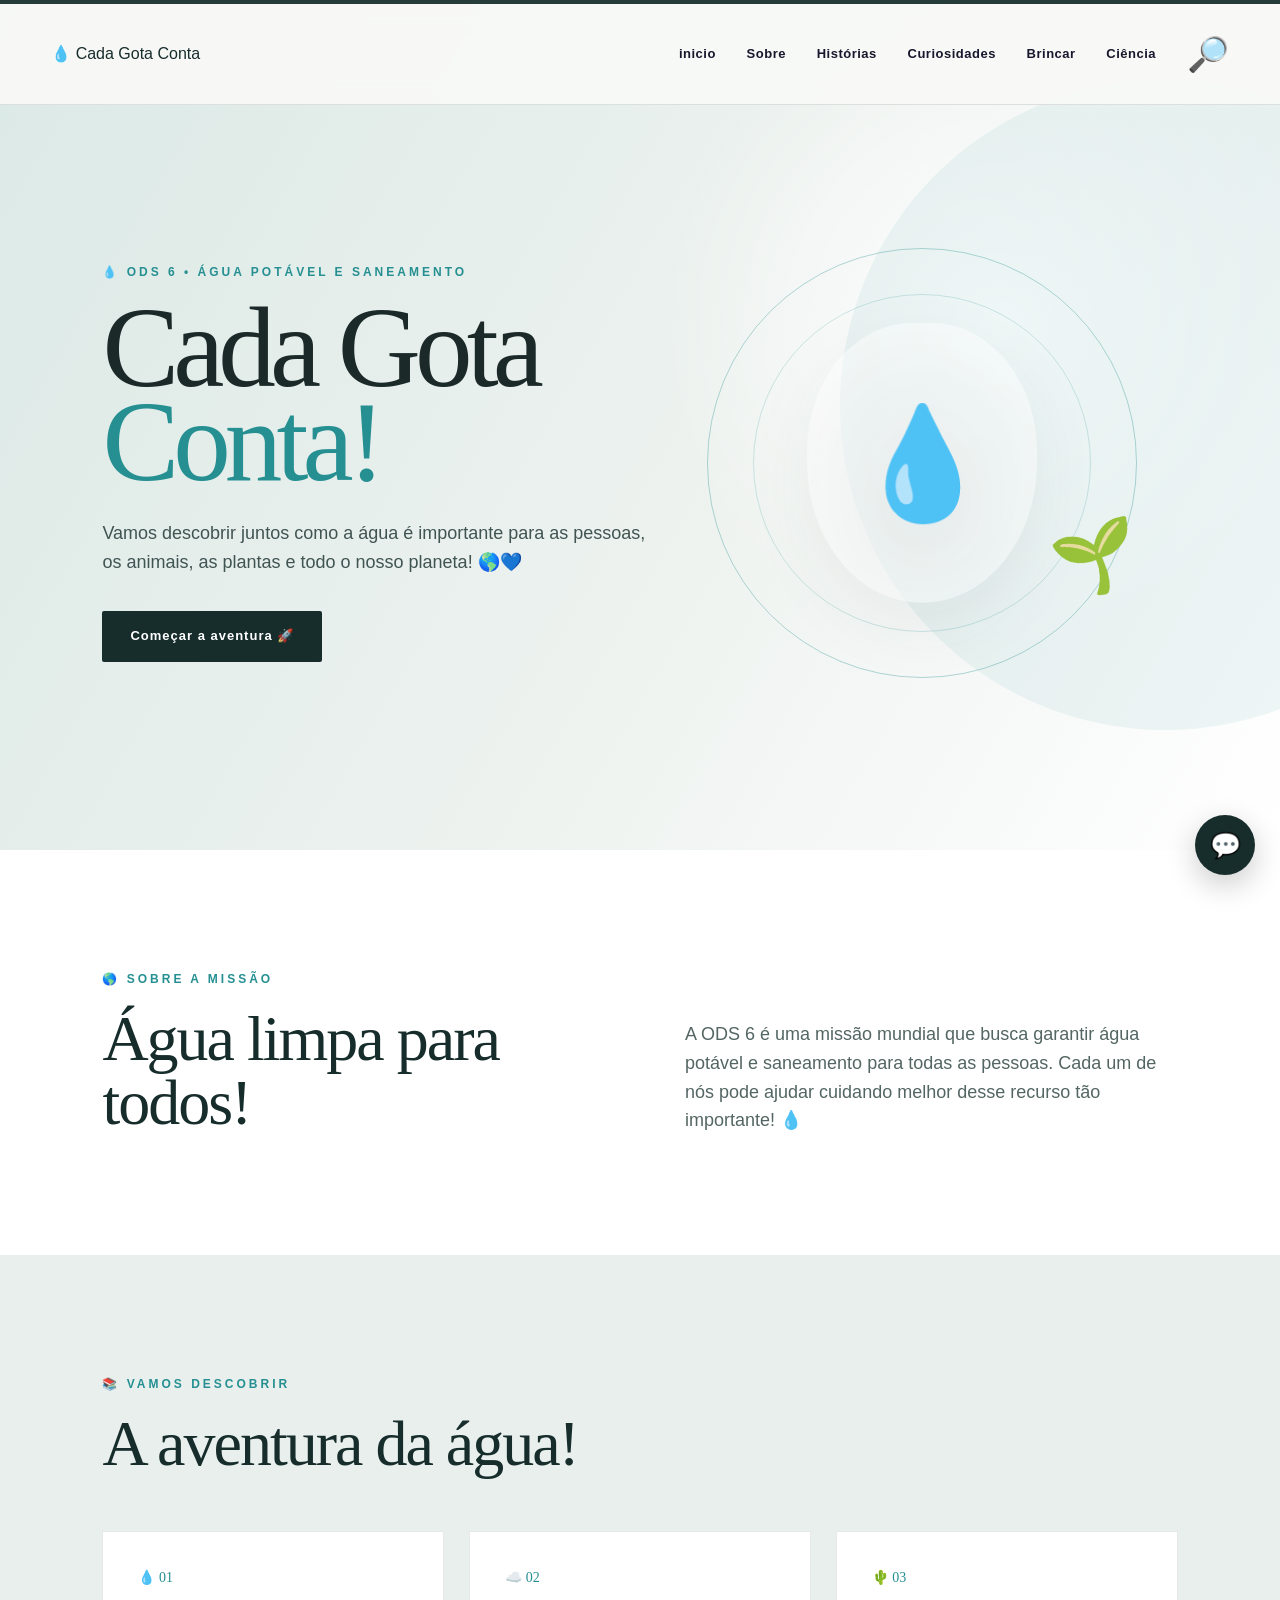
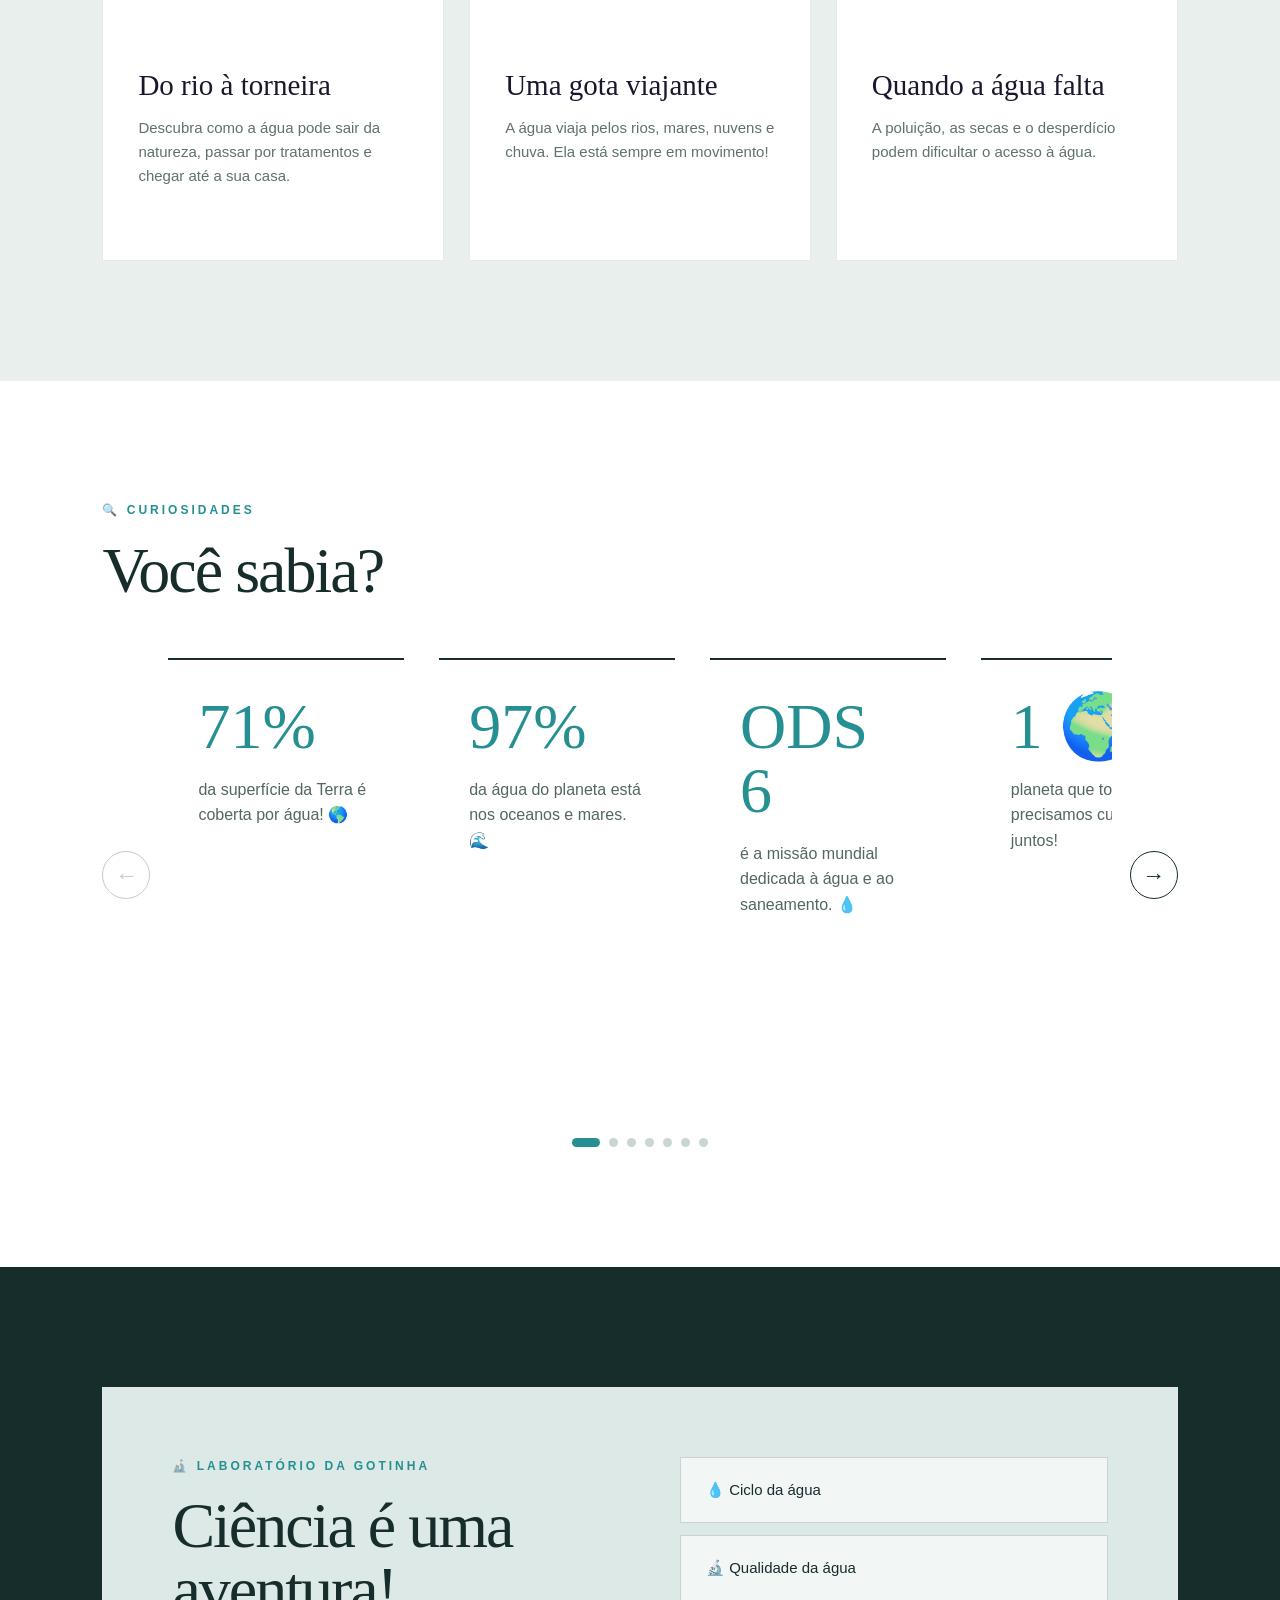
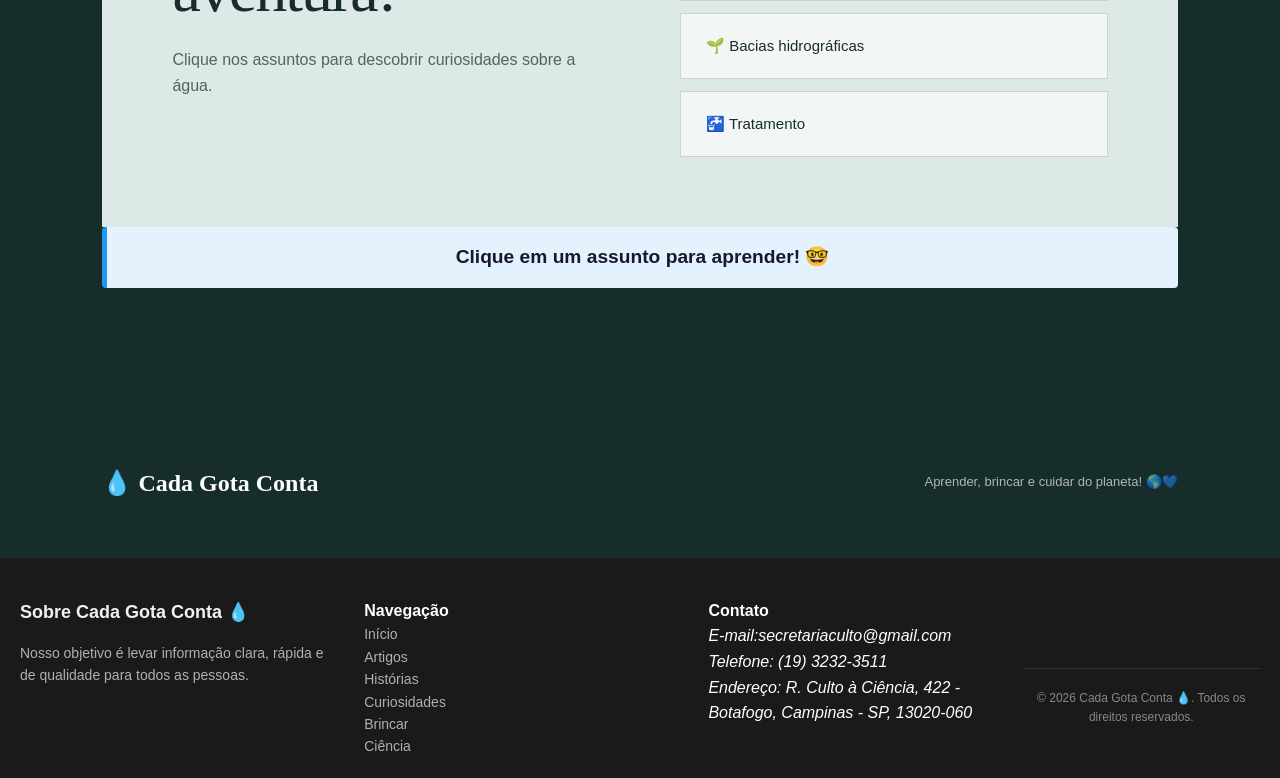
==== commit 7188e359: "Add files via upload" ====
--- a/Ods 6/index.html
+++ b/Ods 6/index.html
@@ -1,30 +1,30 @@
 <!DOCTYPE html>
 <html lang="pt-BR">
-
+ 
 <head>
     <meta charset="UTF-8">
     <meta name="viewport" content="width=device-width, initial-scale=1.0">
-
+ 
     <meta name="description"
         content="Cada Gota Conta — projeto educativo infantil sobre água, ODS 6 e sustentabilidade.">
-
+ 
     <title>Cada Gota Conta 💧</title>
-
+ 
     <link rel="stylesheet" href="styles.css">
 </head>
-
+ 
 <body>
-
+ 
     <!-- =========================
          NAVBAR
     ========================== -->
-
+ 
     <nav class="navbar">
-
+ 
         <a class="logo" href="#inicio">
             💧 Cada Gota Conta
         </a>
-
+ 
         <div class="nav-links">
             <a href="index.html">inicio</a>
             <a href="#sobre">Sobre</a>
@@ -32,1335 +32,1345 @@
             <a href="#dados">Curiosidades</a>
             <a href="Brincar.html">Brincar</a>
             <a href="#ciencia">Ciência</a>
-
+ 
             <button class="search-icon" id="openSearch" aria-label="Abrir pesquisa">
                 🔎
             </button>
         </div>
-
+ 
     </nav>
-
-
+ 
+ 
     <!-- =========================
          HERO
     ========================== -->
-
+ 
     <header class="hero" id="inicio">
-
+ 
         <div class="hero-text">
-
+ 
             <p class="eyebrow">
                 💧 ODS 6 • ÁGUA POTÁVEL E SANEAMENTO
             </p>
-
+ 
             <h1>
                 Cada Gota<br>
                 <span>Conta!</span>
             </h1>
-
+ 
             <p>
                 Vamos descobrir juntos como a água é importante para as pessoas, os animais, as plantas e todo o nosso
                 planeta! 🌎💙
             </p>
-
+ 
             <a class="primary-btn" href="#sobre">
                 Começar a aventura 🚀
             </a>
-
+ 
         </div>
-
-
+ 
+ 
         <div class="hero-art">
-
+ 
             <div class="ring"></div>
-
+ 
             <div class="drop">
                 💧
             </div>
-
+ 
             <div class="sprout">
                 🌱
             </div>
-
+ 
         </div>
-
+ 
     </header>
-
-
+ 
+ 
     <main>
-
+ 
         <!-- =========================
              SOBRE
         ========================== -->
-
+ 
         <section class="intro section" id="sobre">
-
+ 
             <div>
-
+ 
                 <p class="eyebrow">
                     🌎 SOBRE A MISSÃO
                 </p>
-
+ 
                 <h2>
                     Água limpa para todos!
                 </h2>
-
-            </div>
-
+ 
+            </div>
+ 
             <p>
                 A ODS 6 é uma missão mundial que busca garantir água potável e saneamento para todas as pessoas. Cada um
                 de nós pode ajudar cuidando melhor desse recurso tão importante! 💧
             </p>
-
+ 
         </section>
-
-
+ 
+ 
         <!-- =========================
              HISTÓRIAS
         ========================== -->
-
+ 
         <section class="cards section" id="historias">
-
+ 
             <div class="section-heading">
-
+ 
                 <p class="eyebrow">
                     📚 VAMOS DESCOBRIR
                 </p>
-
+ 
                 <h2>
                     A aventura da água!
                 </h2>
-
-            </div>
-
-
+ 
+            </div>
+ 
+ 
             <div class="grid three">
-
+ 
                 <article class="card story">
-
+ 
                     <span>💧 01</span>
-
+ 
                     <h3>
                         Do rio à torneira
                     </h3>
-
+ 
                     <p>
                         Descubra como a água pode sair da natureza, passar por tratamentos e chegar até a sua casa.
                     </p>
-
+ 
                 </article>
-
-
+ 
+ 
                 <article class="card story">
-
+ 
                     <span>☁️ 02</span>
-
+ 
                     <h3>
                         Uma gota viajante
                     </h3>
-
+ 
                     <p>
                         A água viaja pelos rios, mares, nuvens e chuva. Ela está sempre em movimento!
                     </p>
-
+ 
                 </article>
-
-
+ 
+ 
                 <article class="card story">
-
+ 
                     <span>🌵 03</span>
-
+ 
                     <h3>
                         Quando a água falta
                     </h3>
-
+ 
                     <p>
                         A poluição, as secas e o desperdício podem dificultar o acesso à água.
                     </p>
-
+ 
                 </article>
-
-            </div>
-
+ 
+            </div>
+ 
         </section>
-
-
+ 
+ 
         <!-- =========================
              DADOS
         ========================== -->
-
+ 
+        <!-- =========================
+             DADOS (CORRIGIDO)
+        ========================== -->
         <section class="data-section section" id="dados">
-
+ 
             <div class="section-heading">
-
-                <p class="eyebrow">
-                    🔍 CURIOSIDADES
-                </p>
-
-                <h2>
-                    Você sabia?
-                </h2>
-
-            </div>
-
-
+                <p class="eyebrow">🔍 CURIOSIDADES</p>
+                <h2>Você sabia?</h2>
+            </div>
+ 
             <div class="data-carousel">
-
+ 
                 <button class="data-carousel-btn" id="prevData" aria-label="Curiosidade anterior">
                     ←
                 </button>
-
-
+ 
                 <div class="data-carousel-window">
-
+                    <!-- Abertura correta do Track -->
                     <div class="data-carousel-track" id="dataTrack">
-
+ 
                         <article class="stat">
-
-                            <strong>
-                                71%
-                            </strong>
-
-                            <span>
-                                da superfície da Terra é coberta por água! 🌎
-                            </span>
-
+                            <strong>71%</strong>
+                            <span>da superfície da Terra é coberta por água! 🌎</span>
                         </article>
-
-
+ 
                         <article class="stat">
-
-                            <strong>
-                                97%
-                            </strong>
-
-                            <span>
-                                da água do planeta está nos oceanos e mares. 🌊
-                            </span>
-
+                            <strong>97%</strong>
+                            <span>da água do planeta está nos oceanos e mares. 🌊</span>
                         </article>
-
-
+ 
                         <article class="stat">
-
-                            <strong>
-                                ODS 6
-                            </strong>
-
-                            <span>
-                                é a missão mundial dedicada à água
-                                e ao saneamento. 💧
-                            </span>
-
+                            <strong>ODS 6</strong>
+                            <span>é a missão mundial dedicada à água e ao saneamento. 💧</span>
                         </article>
-
-
+ 
                         <article class="stat">
-
-                            <strong>
-                                1 🌍
-                            </strong>
-
-                            <span>
-                                planeta que todos precisamos cuidar juntos!
-                            </span>
-
+                            <strong>1 🌍</strong>
+                            <span>planeta que todos precisamos cuidar juntos!</span>
                         </article>
-
-                    </div>
-
-                </div>
-
-
+ 
+                        <article class="stat">
+                            <strong>Estresse hídrico</strong>
+                            <span>Estudo do Instituto Trata Brasil aponta que 37,8% de toda água tratada no país é
+                                perdida antes de chegar às residências. 🚰</span>
+                        </article>
+ 
+                        <article class="stat">
+                            <strong>Falta de acesso</strong>
+                            <span>à água potável atinge 33 milhões de pessoas no Brasil !</span>
+                        </article>
+ 
+                        <article class="stat">
+                            <strong>O futuro </strong>
+                            <span>Uma privatização selvagem avança no setor. Eleva tarifas e sucateia serviços.</span>
+                        </article>
+ 
+                        <article class="stat">
+                            <strong>Água doce </strong>
+                            <span>O MapBiomas constatou que a redução da superfície de água atingiu quase a metade dos
+                                municípios. Em um ano, rios, lagos e lagoas do país encolheram 400 mil hectares.</span>
+                        </article>
+ 
+                        <article class="stat">
+                            <strong>Em crise</strong>
+                            <span>Em agosto de 2025, a Agência Nacional de Águas e Saneamento Básico (ANA), declarou
+                                situação crítica de escassez hídrica...💦</span>
+                        </article>
+ 
+                        <article class="stat">
+                            <strong>A escassez </strong>
+                            <span>Afeta o abastecimento humano, a agricultura e a geração de energia.</span>
+                        </article>
+ 
+                        <article class="stat">
+                            <strong>Desperdício</strong>
+                            <span>O país ainda desperdiça cerca de 40% da água tratada antes de chegar às
+                                torneiras.</span>
+                        </article>
+ 
+                        <article class="stat">
+                            <strong>Redução de Rios</strong>
+                            <span>Biomas como o Pantanal e a Amazônia sofrem perdas severas devido a secas extremas e
+                                mudanças climáticas.</span>
+                        </article>
+ 
+                    </div> <!-- CORREÇÃO: Fechamento do #dataTrack no lugar certo -->
+                </div> <!-- CORREÇÃO: Fechamento da janela no lugar certo -->
                 <button class="data-carousel-btn" id="nextData" aria-label="Próxima curiosidade">
                     →
                 </button>
-
-            </div>
-
-
+ 
+            </div>
+ 
+            <!-- CORREÇÃO: Ajustado para refletir a quantidade real de itens do carrossel -->
             <div class="data-carousel-dots">
-
                 <button class="data-dot active" data-slide="0"></button>
                 <button class="data-dot" data-slide="1"></button>
                 <button class="data-dot" data-slide="2"></button>
                 <button class="data-dot" data-slide="3"></button>
-
-            </div>
-
+                <button class="data-dot" data-slide="4"></button>
+                <button class="data-dot" data-slide="5"></button>
+                <button class="data-dot" data-slide="6"></button>
+            </div>
+ 
         </section>
-
-
+ 
+ 
         <!-- =========================
              CIÊNCIA
         ========================== -->
-
+ 
         <section class="science section" id="ciencia">
-
+ 
             <div class="science-box">
-
+ 
                 <div>
-
+ 
                     <p class="eyebrow">
                         🔬 LABORATÓRIO DA GOTINHA
                     </p>
-
+ 
                     <h2>
                         Ciência é uma aventura!
                     </h2>
-
+ 
                     <p>
                         Clique nos assuntos para descobrir curiosidades sobre a água.
                     </p>
-
+ 
                 </div>
-
-
+ 
+ 
                 <div class="science-list">
-
+ 
                     <button
                         data-science="O ciclo da água acontece quando a água evapora, forma nuvens e volta para a Terra em forma de chuva! ☁️🌧️"
                         onclick="window.location.href='ciclo.html'">
                         💧 Ciclo da água
                     </button>
-
-
+ 
+ 
                     <button
                         data-science="Água limpa é importante para nossa saúde. Por isso devemos evitar jogar lixo nos rios! 🚯"
                         onclick="window.location.href='qualidade.html'">
                         🔬 Qualidade da água
                     </button>
-
+ 
                     <button
                         data-science="As bacias hidrográficas são regiões onde a água da chuva se junta e segue para rios e outros cursos d'água! 🌱"
                         onclick="window.location.href='bacias.html'">
                         🌱 Bacias hidrográficas
                     </button>
-
+ 
                     <button
                         data-science="Antes de chegar até nossas casas, a água pode passar por processos de tratamento para ficar adequada para o consumo. 🚰"
                         onclick="window.location.href='tratamento.html'">
                         🚰 Tratamento
                     </button>
-
+ 
                 </div>
-
-            </div>
-
-
-          <div class="science-result" id="scienceResult" style="background-color: #e3f2fd; border-left: 5px solid #2196f3; padding: 15px; font-size: 1.2rem; font-weight: bold; border-radius: 4px; text-align: center;">
-    Clique em um assunto para aprender! 🤓
-</div>
-
-
+ 
+            </div>
+ 
+ 
+            <div class="science-result" id="scienceResult"
+                style="background-color: #e3f2fd; border-left: 5px solid #2196f3; padding: 15px; font-size: 1.2rem; font-weight: bold; border-radius: 4px; text-align: center;">
+                Clique em um assunto para aprender! 🤓
+            </div>
+ 
+ 
         </section>
-
-
-           <!-- =========================
+ 
+ 
+        <!-- =========================
          CHATBOT
     ========================== -->
-
-    <div class="chatbot" id="chatbot">
-
-        <div class="chat-header">
-
-            <div>
-
-                <strong>
-                    💧 Gotinha Amiga
-                </strong>
-
-                <small>
-                    Vamos aprender juntos!
-                </small>
-
-            </div>
-
-
-            <button id="closeChat" aria-label="Fechar conversa">
-
-                ×
-
-            </button>
-
+ 
+        <div class="chatbot" id="chatbot">
+ 
+            <div class="chat-header">
+ 
+                <div>
+ 
+                    <strong>
+                        💧 Gotinha Amiga
+                    </strong>
+ 
+                    <small>
+                        Vamos aprender juntos!
+                    </small>
+ 
+                </div>
+ 
+ 
+                <button id="closeChat" aria-label="Fechar conversa">
+ 
+                    ×
+ 
+                </button>
+ 
+            </div>
+ 
+ 
+            <div class="chat-messages" id="chatMessages">
+ 
+                <div class="bot-msg">
+                    Oi! Eu sou a Gotinha Amiga! 💧 Me pergunte algo sobre água ou escolha uma pergunta abaixo!
+                </div>
+ 
+            </div>
+ 
+ 
+            <div class="chat-suggestions">
+ 
+                <button data-question="Por que a água é importante?">
+                    Por que a água é importante?
+                </button>
+ 
+                <button data-question="Como posso economizar água?">
+                    Como economizar?
+                </button>
+ 
+                <button data-question="O que é ODS 6?">
+                    O que é ODS 6?
+                </button>
+ 
+            </div>
+ 
+ 
+            <form id="chatForm">
+ 
+                <input type="text" id="chatInput" placeholder="Escreva aqui..." autocomplete="off">
+ 
+                <button type="submit">
+                    ➤
+                </button>
+ 
+            </form>
+ 
         </div>
-
-
-        <div class="chat-messages" id="chatMessages">
-
-            <div class="bot-msg">
-                Oi! Eu sou a Gotinha Amiga! 💧 Me pergunte algo sobre água ou escolha uma pergunta abaixo!
-            </div>
-
-        </div>
-
-
-        <div class="chat-suggestions">
-
-            <button data-question="Por que a água é importante?">
-                Por que a água é importante?
-            </button>
-
-            <button data-question="Como posso economizar água?">
-                Como economizar?
-            </button>
-
-            <button data-question="O que é ODS 6?">
-                O que é ODS 6?
-            </button>
-
-        </div>
-
-
-        <form id="chatForm">
-
-            <input type="text" id="chatInput" placeholder="Escreva aqui..." autocomplete="off">
-
-            <button type="submit">
-                ➤
-            </button>
-
-        </form>
-
-    </div>
-
-
-    <button class="chat-fab" id="chatFab" aria-label="Abrir Gotinha Amiga">
-
-        💬
-
-    </button>
-
-
-    <!-- =========================
+ 
+ 
+        <button class="chat-fab" id="chatFab" aria-label="Abrir Gotinha Amiga">
+ 
+            💬
+ 
+        </button>
+ 
+ 
+        <!-- =========================
          PESQUISA
     ========================== -->
-
-    <div class="search-overlay" id="searchOverlay">
-
-        <div class="search-container">
-
-            <button class="close-btn" id="closeSearch">
-
-                ×
-
-            </button>
-
-
-            <input type="text" class="search-input" id="searchInput" placeholder="O que você quer descobrir? 🔎">
-
-
-            <div id="searchResults"></div>
-
+ 
+        <div class="search-overlay" id="searchOverlay">
+ 
+            <div class="search-container">
+ 
+                <button class="close-btn" id="closeSearch">
+ 
+                    ×
+ 
+                </button>
+ 
+ 
+                <input type="text" class="search-input" id="searchInput" placeholder="O que você quer descobrir? 🔎">
+ 
+ 
+                <div id="searchResults"></div>
+ 
+            </div>
+ 
         </div>
-
-    </div>
-
-
-    <!-- =========================
+ 
+ 
+        <!-- =========================
          FOOTER
     ========================== -->
-
-    <footer>
-
-        <strong>
-            💧 Cada Gota Conta
-        </strong>
-
-        <span>
-            Aprender, brincar e cuidar do planeta! 🌎💙
-        </span>
-
-    </footer>
-
-
-    <!-- =========================
+ 
+        <footer>
+ 
+            <strong>
+                💧 Cada Gota Conta
+            </strong>
+ 
+            <span>
+                Aprender, brincar e cuidar do planeta! 🌎💙
+            </span>
+ 
+        </footer>
+ 
+ 
+        <!-- =========================
          JAVASCRIPT
     ========================== -->
-
-    <script>
-        /* =========================
-                   CARROSSEL
-                ========================== */
-
-        const dataTrack =
-            document.getElementById("dataTrack");
-
-        const prevData =
-            document.getElementById("prevData");
-
-        const nextData =
-            document.getElementById("nextData");
-
-        const dataDots =
-            document.querySelectorAll(".data-dot");
-
-        let currentData = 0;
-
-
-        function getDataCardsPerView() {
-
-            if (window.innerWidth <= 700) {
-                return 1;
+ 
+        <script>
+            /* =========================
+                       CARROSSEL
+                    ========================== */
+ 
+            const dataTrack =
+                document.getElementById("dataTrack");
+ 
+            const prevData =
+                document.getElementById("prevData");
+ 
+            const nextData =
+                document.getElementById("nextData");
+ 
+            const dataDots =
+                document.querySelectorAll(".data-dot");
+ 
+            let currentData = 0;
+ 
+ 
+            function getDataCardsPerView() {
+ 
+                if (window.innerWidth <= 700) {
+                    return 1;
+                }
+ 
+                if (window.innerWidth <= 1100) {
+                    return 2;
+                }
+ 
+                return 4;
             }
-
-            if (window.innerWidth <= 1100) {
-                return 2;
+ 
+ 
+            function updateDataCarousel() {
+ 
+                const cardsPerView =
+                    getDataCardsPerView();
+ 
+                const totalCards = 13;
+ 
+                const maxPosition =
+                    Math.max(
+                        0,
+                        totalCards - cardsPerView
+                    );
+ 
+ 
+                if (currentData < 0) {
+                    currentData = 0;
+                }
+ 
+ 
+                if (currentData > maxPosition) {
+                    currentData = maxPosition;
+                }
+ 
+ 
+                const cardWidth =
+                    100 / cardsPerView;
+ 
+ 
+                dataTrack.style.transform =
+                    `translateX(-${currentData * cardWidth}%)`;
+ 
+ 
+                dataDots.forEach(function (dot, index) {
+ 
+                    dot.classList.toggle(
+                        "active",
+                        index === currentData
+                    );
+ 
+                });
+ 
+ 
+                prevData.disabled =
+                    currentData === 0;
+ 
+                nextData.disabled =
+                    currentData === maxPosition;
+ 
             }
-
-            return 4;
-        }
-
-
-        function updateDataCarousel() {
-
-            const cardsPerView =
-                getDataCardsPerView();
-
-            const totalCards = 4;
-
-            const maxPosition =
-                Math.max(
-                    0,
-                    totalCards - cardsPerView
-                );
-
-
-            if (currentData < 0) {
-                currentData = 0;
-            }
-
-
-            if (currentData > maxPosition) {
-                currentData = maxPosition;
-            }
-
-
-            const cardWidth =
-                100 / cardsPerView;
-
-
-            dataTrack.style.transform =
-                `translateX(-${currentData * cardWidth}%)`;
-
-
-            dataDots.forEach(function (dot, index) {
-
-                dot.classList.toggle(
-                    "active",
-                    index === currentData
-                );
-
-            });
-
-
-            prevData.disabled =
-                currentData === 0;
-
-            nextData.disabled =
-                currentData === maxPosition;
-
-        }
-
-
-        nextData.addEventListener(
-            "click",
-            function () {
-
-                currentData++;
-
-                updateDataCarousel();
-
-            }
-        );
-
-
-        prevData.addEventListener(
-            "click",
-            function () {
-
-                currentData--;
-
-                updateDataCarousel();
-
-            }
-        );
-
-
-        dataDots.forEach(function (dot) {
-
-            dot.addEventListener(
+ 
+ 
+            nextData.addEventListener(
                 "click",
                 function () {
-
-                    currentData =
-                        Number(
-                            dot.dataset.slide
-                        );
-
+ 
+                    currentData++;
+ 
                     updateDataCarousel();
-
+ 
                 }
             );
-
-        });
-
-
-        window.addEventListener(
-            "resize",
-            updateDataCarousel
-        );
-
-
-        updateDataCarousel();
-
-
-        /* =========================
-           CIÊNCIA INTERATIVA
-        ========================== */
-
-        const scienceButtons =
-            document.querySelectorAll(".science-list button");
-
-        const scienceResult =
-            document.getElementById("scienceResult");
-
-
-        scienceButtons.forEach(function (button) {
-
-            button.addEventListener(
+ 
+ 
+            prevData.addEventListener(
                 "click",
                 function () {
-
-                    scienceResult.textContent =
-                        button.dataset.science;
-
+ 
+                    currentData--;
+ 
+                    updateDataCarousel();
+ 
                 }
             );
-
-        });
-
-
-        /* =========================
-           QUIZ
-        ========================== */
-
-        const questions = [
-
-            {
-                q: "Qual atitude ajuda a economizar água?",
-                a: [
-                    "Fechar a torneira enquanto escova os dentes",
-                    "Deixar a torneira aberta",
-                    "Brincar com água por horas"
-                ],
-                c: 0
-            },
-
-            {
-                q: "Onde encontramos grande parte da água salgada do planeta?",
-                a: [
-                    "Nos oceanos",
-                    "Nas nuvens",
-                    "Nas árvores"
-                ],
-                c: 0
-            },
-
-            {
-                q: "Por que devemos evitar jogar lixo nos rios?",
-                a: [
-                    "Porque o lixo pode poluir a água",
-                    "Porque o rio desaparece",
-                    "Porque a água fica mais colorida"
-                ],
-                c: 0
-            },
-
-            {
-                q: "A água é importante para...",
-                a: [
-                    "Pessoas, animais e plantas",
-                    "Apenas peixes",
-                    "Apenas máquinas"
-                ],
-                c: 0
-            }
-
-        ];
-
-
-        let quizIndex = 0;
-
-        let score = 0;
-
-        let answered = false;
-
-
-        function loadQuiz() {
-
-            answered = false;
-
-            const question =
-                questions[quizIndex];
-
-            document.getElementById(
-                "quizQuestion"
-            ).textContent =
-                question.q;
-
-
-            const options =
+ 
+ 
+            dataDots.forEach(function (dot) {
+ 
+                dot.addEventListener(
+                    "click",
+                    function () {
+ 
+                        currentData =
+                            Number(
+                                dot.dataset.slide
+                            );
+ 
+                        updateDataCarousel();
+ 
+                    }
+                );
+ 
+            });
+ 
+ 
+            window.addEventListener(
+                "resize",
+                updateDataCarousel
+            );
+ 
+ 
+            updateDataCarousel();
+ 
+ 
+            /* =========================
+               CIÊNCIA INTERATIVA
+            ========================== */
+ 
+            const scienceButtons =
+                document.querySelectorAll(".science-list button");
+ 
+            const scienceResult =
+                document.getElementById("scienceResult");
+ 
+ 
+          
+ 
+  scienceButtons.forEach(function (button) {
+ 
+                button.addEventListener(
+                    "click",
+                    function () {
+ 
+                        scienceResult.textContent =
+                            button.dataset.science;
+ 
+                    }
+                );
+ 
+            });
+ 
+ 
+            /* =========================
+               QUIZ
+            ========================== */
+ 
+            const questions = [
+ 
+                {
+                    q: "Qual atitude ajuda a economizar água?",
+                    a: [
+                        "Fechar a torneira enquanto escova os dentes",
+                        "Deixar a torneira aberta",
+                        "Brincar com água por horas"
+                    ],
+                    c: 0
+                },
+ 
+                {
+                    q: "Onde encontramos grande parte da água salgada do planeta?",
+                    a: [
+                        "Nos oceanos",
+                        "Nas nuvens",
+                        "Nas árvores"
+                    ],
+                    c: 0
+                },
+ 
+                {
+                    q: "Por que devemos evitar jogar lixo nos rios?",
+                    a: [
+                        "Porque o lixo pode poluir a água",
+                        "Porque o rio desaparece",
+                        "Porque a água fica mais colorida"
+                    ],
+                    c: 0
+                },
+ 
+                {
+                    q: "A água é importante para...",
+                    a: [
+                        "Pessoas, animais e plantas",
+                        "Apenas peixes",
+                        "Apenas máquinas"
+                    ],
+                    c: 0
+                }
+ 
+            ];
+ 
+ 
+            let quizIndex = 0;
+ 
+            let score = 0;
+ 
+            let answered = false;
+ 
+ 
+            function loadQuiz() {
+ 
+                answered = false;
+ 
+                const question =
+                    questions[quizIndex];
+ 
                 document.getElementById(
-                    "quizOptions"
-                );
-
-            options.innerHTML = "";
-
-
-            document.getElementById(
-                "quizResult"
-            ).textContent = "";
-
-
-            document.getElementById(
-                "quizProgress"
-            ).style.width =
-                `${(quizIndex / questions.length) * 100}%`;
-
-
-            question.a.forEach(
-                function (answer, index) {
-
-                    const button =
-                        document.createElement("button");
-
-                    button.textContent =
-                        answer;
-
-                    button.addEventListener(
-                        "click",
-                        function () {
-                            answerQuiz(index);
-                        }
+                    "quizQuestion"
+                ).textContent =
+                    question.q;
+ 
+ 
+                const options =
+                    document.getElementById(
+                        "quizOptions"
                     );
-
-                    options.appendChild(button);
-
-                }
-            );
-
-        }
-
-
-        function answerQuiz(selected) {
-
-            if (answered) {
-                return;
-            }
-
-            answered = true;
-
-            const correct =
-                selected === questions[quizIndex].c;
-
-
-            const result =
+ 
+                options.innerHTML = "";
+ 
+ 
                 document.getElementById(
                     "quizResult"
-                );
-
-
-            if (correct) {
-
-                result.textContent =
-                    "🎉 Muito bem! Você acertou!";
-
-                score++;
-
+                ).textContent = "";
+ 
+ 
                 document.getElementById(
-                    "quizScore"
-                ).textContent =
-                    score;
-
-            } else {
-
-                result.textContent =
-                    "💧 Quase! Continue aprendendo e tente a próxima!";
-
+                    "quizProgress"
+                ).style.width =
+                    `${(quizIndex / questions.length) * 100}%`;
+ 
+ 
+                question.a.forEach(
+                    function (answer, index) {
+ 
+                        const button =
+                            document.createElement("button");
+ 
+                        button.textContent =
+                            answer;
+ 
+                        button.addEventListener(
+                            "click",
+                            function () {
+                                answerQuiz(index);
+                            }
+                        );
+ 
+                        options.appendChild(button);
+ 
+                    }
+                );
+ 
             }
-
-
-            const buttons =
-                document.querySelectorAll(
-                    "#quizOptions button"
-                );
-
-
-            buttons.forEach(
-                function (button, index) {
-
-                    button.disabled = true;
-
-                    if (
-                        index ===
-                        questions[quizIndex].c
-                    ) {
-
-                        button.classList.add(
-                            "correct"
-                        );
-
-                    }
-
-                }
-            );
-
-        }
-
-
-        document.getElementById(
-            "nextQuiz"
-        ).addEventListener(
-            "click",
-            function () {
-
-                quizIndex++;
-
-                if (
-                    quizIndex >=
-                    questions.length
-                ) {
-
-                    quizIndex = 0;
-
-                    score = 0;
-
+ 
+ 
+            function answerQuiz(selected) {
+ 
+                if (answered) {
+                    return;
+                }
+ 
+                answered = true;
+ 
+                const correct =
+                    selected === questions[quizIndex].c;
+ 
+ 
+                const result =
+                    document.getElementById(
+                        "quizResult"
+                    );
+ 
+ 
+                if (correct) {
+ 
+                    result.textContent =
+                        "🎉 Muito bem! Você acertou!";
+ 
+                    score++;
+ 
                     document.getElementById(
                         "quizScore"
                     ).textContent =
                         score;
-
-                }
-
-
-                loadQuiz();
-
+ 
+                } else {
+ 
+                    result.textContent =
+                        "💧 Quase! Continue aprendendo e tente a próxima!";
+ 
+                }
+ 
+ 
+                const buttons =
+                    document.querySelectorAll(
+                        "#quizOptions button"
+                    );
+ 
+ 
+                buttons.forEach(
+                    function (button, index) {
+ 
+                        button.disabled = true;
+ 
+                        if (
+                            index ===
+                            questions[quizIndex].c
+                        ) {
+ 
+                            button.classList.add(
+                                "correct"
+                            );
+ 
+                        }
+ 
+                    }
+                );
+ 
             }
-        );
-
-
-        loadQuiz();
-
-
-        /* =========================
-           JOGO DAS GOTINHAS
-        ========================== */
-
-        let drops = 0;
-
-
-        const missions = [
-
-            "Missão: feche a torneira enquanto escova os dentes! 🪥",
-
-            "Missão: use apenas a água necessária! 💧",
-
-            "Missão: avise um adulto se encontrar um vazamento! 🔧",
-
-            "Missão: não jogue lixo nos rios! 🌊",
-
-            "Missão: ajude sua família a cuidar da água! 💙"
-
-        ];
-
-
-        const dropGame =
+ 
+ 
             document.getElementById(
-                "dropGame"
+                "nextQuiz"
+            ).addEventListener(
+                "click",
+                function () {
+ 
+                    quizIndex++;
+ 
+                    if (
+                        quizIndex >=
+                        questions.length
+                    ) {
+ 
+                        quizIndex = 0;
+ 
+                        score = 0;
+ 
+                        document.getElementById(
+                            "quizScore"
+                        ).textContent =
+                            score;
+ 
+                    }
+ 
+ 
+                    loadQuiz();
+ 
+                }
             );
-
-
-        dropGame.addEventListener(
-            "click",
-            function () {
-
-                drops++;
-
+ 
+ 
+            loadQuiz();
+ 
+ 
+            /* =========================
+               JOGO DAS GOTINHAS
+            ========================== */
+ 
+            let drops = 0;
+ 
+ 
+            const missions = [
+ 
+                "Missão: feche a torneira enquanto escova os dentes! 🪥",
+ 
+                "Missão: use apenas a água necessária! 💧",
+ 
+                "Missão: avise um adulto se encontrar um vazamento! 🔧",
+ 
+                "Missão: não jogue lixo nos rios! 🌊",
+ 
+                "Missão: ajude sua família a cuidar da água! 💙"
+ 
+            ];
+ 
+ 
+            const dropGame =
                 document.getElementById(
-                    "dropCount"
-                ).textContent =
-                    drops;
-
-
-                const randomMission =
-                    missions[
-                    Math.floor(
-                        Math.random() *
-                        missions.length
-                    )
-                    ];
-
-
+                    "dropGame"
+                );
+ 
+ 
+            dropGame.addEventListener(
+                "click",
+                function () {
+ 
+                    drops++;
+ 
+                    document.getElementById(
+                        "dropCount"
+                    ).textContent =
+                        drops;
+ 
+ 
+                    const randomMission =
+                        missions[
+                        Math.floor(
+                            Math.random() *
+                            missions.length
+                        )
+                        ];
+ 
+ 
+                    document.getElementById(
+                        "waterMission"
+                    ).textContent =
+                        randomMission;
+ 
+ 
+                    dropGame.classList.remove(
+                        "pop"
+                    );
+ 
+ 
+                    void dropGame.offsetWidth;
+ 
+ 
+                    dropGame.classList.add(
+                        "pop"
+                    );
+ 
+                }
+            );
+ 
+ 
+            /* =========================
+               CHATBOT
+            ========================== */
+ 
+            const chatbot =
                 document.getElementById(
-                    "waterMission"
-                ).textContent =
-                    randomMission;
-
-
-                dropGame.classList.remove(
-                    "pop"
-                );
-
-
-                void dropGame.offsetWidth;
-
-
-                dropGame.classList.add(
-                    "pop"
-                );
-
+                    "chatbot"
+                );
+ 
+            const chatFab =
+                document.getElementById(
+                    "chatFab"
+                );
+ 
+            const closeChat =
+                document.getElementById(
+                    "closeChat"
+                );
+ 
+            const chatForm =
+                document.getElementById(
+                    "chatForm"
+                );
+ 
+            const chatInput =
+                document.getElementById(
+                    "chatInput"
+                );
+ 
+            const chatMessages =
+                document.getElementById(
+                    "chatMessages"
+                );
+ 
+ 
+            chatFab.addEventListener(
+                "click",
+                function () {
+ 
+                    chatbot.classList.add(
+                        "active"
+                    );
+ 
+                }
+            );
+ 
+ 
+            closeChat.addEventListener(
+                "click",
+                function () {
+ 
+                    chatbot.classList.remove(
+                        "active"
+                    );
+ 
+                }
+            );
+ 
+ 
+            function addMessage(
+                text,
+                type
+            ) {
+ 
+                const message =
+                    document.createElement(
+                        "div"
+                    );
+ 
+                message.className =
+                    type === "user" ?
+                        "user-msg" :
+                        "bot-msg";
+ 
+                message.textContent =
+                    text;
+ 
+                chatMessages.appendChild(
+                    message
+                );
+ 
+                chatMessages.scrollTop =
+                    chatMessages.scrollHeight;
+ 
             }
-        );
-
-
-        /* =========================
-           CHATBOT
-        ========================== */
-
-        const chatbot =
-            document.getElementById(
-                "chatbot"
+ 
+ 
+            function getBotResponse(text) {
+ 
+                const message =
+                    text.toLowerCase();
+ 
+ 
+                if (
+                    message.includes("economizar") ||
+                    message.includes("economia")
+                ) {
+ 
+                    return "💧 Você pode fechar a torneira quando não estiver usando e evitar desperdícios!";
+ 
+                }
+ 
+ 
+                if (
+                    message.includes("ods 6")
+                ) {
+ 
+                    return "🌎 A ODS 6 é um objetivo que busca garantir água potável e saneamento para todos!";
+ 
+                }
+ 
+ 
+                if (
+                    message.includes("importante") ||
+                    message.includes("água")
+                ) {
+ 
+                    return "💙 A água é essencial para a vida das pessoas, animais e plantas!";
+ 
+                }
+ 
+ 
+                return "💧 Que pergunta legal! A água é muito importante para nosso planeta. Continue explorando o site!";
+ 
+            }
+ 
+ 
+            chatForm.addEventListener(
+                "submit",
+                function (event) {
+ 
+                    event.preventDefault();
+ 
+                    const text =
+                        chatInput.value.trim();
+ 
+ 
+                    if (!text) {
+                        return;
+                    }
+ 
+ 
+                    addMessage(
+                        text,
+                        "user"
+                    );
+ 
+ 
+                    setTimeout(
+                        function () {
+ 
+                            addMessage(
+                                getBotResponse(text),
+                                "bot"
+                            );
+ 
+                        },
+                        400
+                    );
+ 
+ 
+                    chatInput.value = "";
+ 
+                }
             );
-
-        const chatFab =
-            document.getElementById(
-                "chatFab"
+ 
+ 
+            document
+                .querySelectorAll(
+                    ".chat-suggestions button"
+                )
+                .forEach(
+                    function (button) {
+ 
+                        button.addEventListener(
+                            "click",
+                            function () {
+ 
+                                const question =
+                                    button.dataset.question;
+ 
+                                addMessage(
+                                    question,
+                                    "user"
+                                );
+ 
+ 
+                                setTimeout(
+                                    function () {
+ 
+                                        addMessage(
+                                            getBotResponse(question),
+                                            "bot"
+                                        );
+ 
+                                    },
+                                    300
+                                );
+ 
+                            }
+                        );
+ 
+                    }
+                );
+ 
+ 
+            /* =========================
+               PESQUISA
+            ========================== */
+ 
+            const openSearch =
+                document.getElementById(
+                    "openSearch"
+                );
+ 
+            const closeSearch =
+                document.getElementById(
+                    "closeSearch"
+                );
+ 
+            const searchOverlay =
+                document.getElementById(
+                    "searchOverlay"
+                );
+ 
+            const searchInput =
+                document.getElementById(
+                    "searchInput"
+                );
+ 
+ 
+            openSearch.addEventListener(
+                "click",
+                function () {
+ 
+                    searchOverlay.classList.add(
+                        "active"
+                    );
+ 
+                    searchInput.focus();
+ 
+                }
             );
-
-        const closeChat =
-            document.getElementById(
-                "closeChat"
+ 
+ 
+            closeSearch.addEventListener(
+                "click",
+                function () {
+ 
+                    searchOverlay.classList.remove(
+                        "active"
+                    );
+ 
+                }
             );
-
-        const chatForm =
-            document.getElementById(
-                "chatForm"
+ 
+ 
+            searchInput.addEventListener(
+                "input",
+                function () {
+ 
+                    const results =
+                        document.getElementById(
+                            "searchResults"
+                        );
+ 
+                    const value =
+                        searchInput.value.toLowerCase();
+ 
+ 
+                    if (!value) {
+ 
+                        results.textContent = "";
+ 
+                        return;
+ 
+                    }
+ 
+ 
+                    if (
+                        value.includes("água")
+                    ) {
+ 
+                        results.textContent =
+                            "💧 Dica: explore as seções Histórias, Ciência e Quiz para aprender mais sobre a água!";
+ 
+                    } else {
+ 
+                        results.textContent =
+                            "🔎 Continue explorando! Tente pesquisar: água, ODS 6, rios ou economia.";
+ 
+                    }
+ 
+                }
             );
-
-        const chatInput =
-            document.getElementById(
-                "chatInput"
-            );
-
-        const chatMessages =
-            document.getElementById(
-                "chatMessages"
-            );
-
-
-        chatFab.addEventListener(
-            "click",
-            function () {
-
-                chatbot.classList.add(
-                    "active"
-                );
-
-            }
-        );
-
-
-        closeChat.addEventListener(
-            "click",
-            function () {
-
-                chatbot.classList.remove(
-                    "active"
-                );
-
-            }
-        );
-
-
-        function addMessage(
-            text,
-            type
-        ) {
-
-            const message =
-                document.createElement(
-                    "div"
-                );
-
-            message.className =
-                type === "user" ?
-                    "user-msg" :
-                    "bot-msg";
-
-            message.textContent =
-                text;
-
-            chatMessages.appendChild(
-                message
-            );
-
-            chatMessages.scrollTop =
-                chatMessages.scrollHeight;
-
-        }
-
-
-        function getBotResponse(text) {
-
-            const message =
-                text.toLowerCase();
-
-
-            if (
-                message.includes("economizar") ||
-                message.includes("economia")
-            ) {
-
-                return "💧 Você pode fechar a torneira quando não estiver usando e evitar desperdícios!";
-
-            }
-
-
-            if (
-                message.includes("ods 6")
-            ) {
-
-                return "🌎 A ODS 6 é um objetivo que busca garantir água potável e saneamento para todos!";
-
-            }
-
-
-            if (
-                message.includes("importante") ||
-                message.includes("água")
-            ) {
-
-                return "💙 A água é essencial para a vida das pessoas, animais e plantas!";
-
-            }
-
-
-            return "💧 Que pergunta legal! A água é muito importante para nosso planeta. Continue explorando o site!";
-
-        }
-
-
-        chatForm.addEventListener(
-            "submit",
-            function (event) {
-
-                event.preventDefault();
-
-                const text =
-                    chatInput.value.trim();
-
-
-                if (!text) {
-                    return;
-                }
-
-
-                addMessage(
-                    text,
-                    "user"
-                );
-
-
-                setTimeout(
-                    function () {
-
-                        addMessage(
-                            getBotResponse(text),
-                            "bot"
-                        );
-
-                    },
-                    400
-                );
-
-
-                chatInput.value = "";
-
-            }
-        );
-
-
-        document
-            .querySelectorAll(
-                ".chat-suggestions button"
-            )
-            .forEach(
-                function (button) {
-
-                    button.addEventListener(
-                        "click",
-                        function () {
-
-                            const question =
-                                button.dataset.question;
-
-                            addMessage(
-                                question,
-                                "user"
-                            );
-
-
-                            setTimeout(
-                                function () {
-
-                                    addMessage(
-                                        getBotResponse(question),
-                                        "bot"
-                                    );
-
-                                },
-                                300
-                            );
-
-                        }
-                    );
-
-                }
-            );
-
-
-        /* =========================
-           PESQUISA
-        ========================== */
-
-        const openSearch =
-            document.getElementById(
-                "openSearch"
-            );
-
-        const closeSearch =
-            document.getElementById(
-                "closeSearch"
-            );
-
-        const searchOverlay =
-            document.getElementById(
-                "searchOverlay"
-            );
-
-        const searchInput =
-            document.getElementById(
-                "searchInput"
-            );
-
-
-        openSearch.addEventListener(
-            "click",
-            function () {
-
-                searchOverlay.classList.add(
-                    "active"
-                );
-
-                searchInput.focus();
-
-            }
-        );
-
-
-        closeSearch.addEventListener(
-            "click",
-            function () {
-
-                searchOverlay.classList.remove(
-                    "active"
-                );
-
-            }
-        );
-
-
-        searchInput.addEventListener(
-            "input",
-            function () {
-
-                const results =
-                    document.getElementById(
-                        "searchResults"
-                    );
-
-                const value =
-                    searchInput.value.toLowerCase();
-
-
-                if (!value) {
-
-                    results.textContent = "";
-
-                    return;
-
-                }
-
-
-                if (
-                    value.includes("água")
-                ) {
-
-                    results.textContent =
-                        "💧 Dica: explore as seções Histórias, Ciência e Quiz para aprender mais sobre a água!";
-
-                } else {
-
-                    results.textContent =
-                        "🔎 Continue explorando! Tente pesquisar: água, ODS 6, rios ou economia.";
-
-                }
-
-            }
-        );
-    </script>
-    
-    <footer class="site-footer">
-<div class="footer-content">
-<!-- Sobre o site -->
-<div class="footer-section">
-<h3>Sobre Cada Gota Conta 💧</h3>
-<p>Nosso objetivo é levar informação clara, rápida e de qualidade para todos as pessoas.</p>
-</div>
- 
-    <!-- Links rápidos -->
-<div class="footer-section">
-<h4>Navegação</h4>
-<ul>
-<li><a href="#inicio">Início</a></li>
-<li><a href="#sobre">Artigos</a></li>
-<li><a href="#historias">Histórias</a></li>
-<li><a href="#dados">Curiosidades</a></li>
-<li><a href="Brincar.html">Brincar</a></li>
-<li><a href="#ciencia">Ciência</a></li>
-</ul>
-</div>
- 
-    <!-- Contato -->
-<div class="footer-section">
-<h4>Contato</h4>
-<address>
-
-        E-mail:secretariaculto@gmail.com <br>
-
-        Telefone: (19) 3232-3511 <br>
-
-        Endereço: R. Culto à Ciência, 422 - Botafogo, Campinas - SP, 13020-060
-</address>
-</div>
-</div>
- 
-  <!-- Direitos Autorais -->
-<div class="footer-bottom">
-<p>&copy; 2026 Cada Gota Conta 💧. Todos os direitos reservados.</p>
-<style> .site-footer {
-
-  background-color: #1a1a1a;
-
-  color: #ffffff;
-
-  padding: 40px 20px 20px 20px;
-
-  font-family: Arial, sans-serif;
-
-}
- 
-.footer-content {
-
-  display: flex;
-
-  flex-wrap: wrap;
-
-  justify-content: space-between;
-
-  max-width: 1200px;
-
-  margin: 0 auto;
-
-  gap: 30px;
-
-}
- 
-.footer-section {
-
-  flex: 1;
-
-  min-width: 220px;
-
-}
- 
-.footer-section h3 {
-
-  font-size: 18px;
-
-  margin-bottom: 15px;
-
-  color: #f1f1f1;
-
-}
- 
-.footer-section p, .footer-section ul {
-
-  font-size: 14px;
-
-  color: #b0b0b0;
-
-  line-height: 1.6;
-
-}
- 
-.footer-section ul {
-
-  list-style: none;
-
-  padding: 0;
-
-}
- 
-.footer-section ul li a {
-
-  color: #b0b0b0;
-
-  text-decoration: none;
-
-}
- 
-.footer-section ul li a:hover {
-
-  color: #ffffff;
-
-  text-decoration: underline;
-
-}
- 
-.footer-bottom {
-
-  text-align: center;
-
-  margin-top: 40px;
-
-  padding-top: 20px;
-
-  border-top: 1px solid #333333;
-
-  font-size: 12px;
-
-  color: #888888;
-
-}
-
- </style>
-</div>
-</footer>
-
- 
-
+        </script>
+ 
+        <footer class="site-footer">
+            <div class="footer-content">
+                <!-- Sobre o site -->
+                <div class="footer-section">
+                    <h3>Sobre Cada Gota Conta 💧</h3>
+                    <p>Nosso objetivo é levar informação clara, rápida e de qualidade para todos as pessoas.</p>
+                </div>
+ 
+                <!-- Links rápidos -->
+                <div class="footer-section">
+                    <h4>Navegação</h4>
+                    <ul>
+                        <li><a href="#inicio">Início</a></li>
+                        <li><a href="#sobre">Artigos</a></li>
+                        <li><a href="#historias">Histórias</a></li>
+                        <li><a href="#dados">Curiosidades</a></li>
+                        <li><a href="Brincar.html">Brincar</a></li>
+                        <li><a href="#ciencia">Ciência</a></li>
+                    </ul>
+                </div>
+ 
+                <!-- Contato -->
+                <div class="footer-section">
+                    <h4>Contato</h4>
+                    <address>
+ 
+                        E-mail:secretariaculto@gmail.com <br>
+ 
+                        Telefone: (19) 3232-3511 <br>
+ 
+                        Endereço: R. Culto à Ciência, 422 - Botafogo, Campinas - SP, 13020-060
+                    </address>
+                </div>
+            </div>
+ 
+            <!-- Direitos Autorais -->
+            <div class="footer-bottom">
+                <p>&copy; 2026 Cada Gota Conta 💧. Todos os direitos reservados.</p>
+                <style>
+                    .site-footer {
+ 
+                        background-color: #1a1a1a;
+ 
+                        color: #ffffff;
+ 
+                        padding: 40px 20px 20px 20px;
+ 
+                        font-family: Arial, sans-serif;
+ 
+                    }
+ 
+                    .footer-content {
+ 
+                        display: flex;
+ 
+                        flex-wrap: wrap;
+ 
+                        justify-content: space-between;
+ 
+                        max-width: 1200px;
+ 
+                        margin: 0 auto;
+ 
+                        gap: 30px;
+ 
+                    }
+ 
+                    .footer-section {
+ 
+                        flex: 1;
+ 
+                        min-width: 220px;
+ 
+                    }
+ 
+                    .footer-section h3 {
+ 
+                        font-size: 18px;
+ 
+                        margin-bottom: 15px;
+ 
+                        color: #f1f1f1;
+ 
+                    }
+ 
+                    .footer-section p,
+                    .footer-section ul {
+ 
+                        font-size: 14px;
+ 
+                        color: #b0b0b0;
+ 
+                        line-height: 1.6;
+ 
+                    }
+ 
+                    .footer-section ul {
+ 
+                        list-style: none;
+ 
+                        padding: 0;
+ 
+                    }
+ 
+                    .footer-section ul li a {
+ 
+                        color: #b0b0b0;
+ 
+                        text-decoration: none;
+ 
+                    }
+ 
+                    .footer-section ul li a:hover {
+ 
+                        color: #ffffff;
+ 
+                        text-decoration: underline;
+ 
+                    }
+ 
+                    .footer-bottom {
+ 
+                        text-align: center;
+ 
+                        margin-top: 40px;
+ 
+                        padding-top: 20px;
+ 
+                        border-top: 1px solid #333333;
+ 
+                        font-size: 12px;
+ 
+                        color: #888888;
+ 
+                    }
+                </style>
+            </div>
+        </footer>
+ 
+ 
+ 
 </body>
-
-</html>+ 
+</html>
+ 
--- a/Ods 6/styles.css
+++ b/Ods 6/styles.css
@@ -2,18 +2,18 @@
    CADA GOTA CONTA — style.css
    Visual editorial inspirado na referência enviada
    ========================================================= */
-
+ 
    * {
     margin: 0;
     padding: 0;
     box-sizing: border-box;
 }
-
+ 
 html {
     scroll-behavior: smooth;
     scroll-padding-top: 110px;
 }
-
+ 
 body {
     font-family: Arial, Helvetica, sans-serif;
     background: #f4f7f5;
@@ -21,47 +21,47 @@
     line-height: 1.6;
     overflow-x: hidden;
 }
-
+ 
 a {
     color: inherit;
     text-decoration: none;
 }
-
+ 
 button,
 input {
     font: inherit;
 }
-
+ 
 button {
     cursor: pointer;
 }
-
-
+ 
+ 
 /* =========================================================
    NAVBAR
    ========================================================= */
-
+ 
 .navbar {
     position: fixed;
     top: 0;
     left: 0;
     z-index: 1000;
-
+ 
     width: 100%;
     min-height: 105px;
     padding: 0 4vw;
-
+ 
     display: flex;
     align-items: center;
     justify-content: space-between;
-
+ 
     background: rgba(248, 249, 247, .95);
     backdrop-filter: blur(14px);
-
+ 
     border-top: 4px solid #263c3a;
     border-bottom: 1px solid rgba(23, 45, 44, .12);
 }
-
+ 
 .logo {
     display: flex;
     align-items: center;
@@ -69,279 +69,279 @@
     min-width: 250px;
     color: #172d2c;
 }
-
+ 
 .logo-symbol {
     width: 58px;
     height: 58px;
-
+ 
     display: grid;
     place-items: center;
-
+ 
     font-size: 31px;
-
+ 
     border: 2px solid #172d2c;
     border-radius: 50%;
 }
-
+ 
 .logo-text {
     font-family: Georgia, "", serif;
     font-size: 20px;
     line-height: .95;
 }
-
+ 
 .logo-text b {
     font-size: 27px;
 }
-
+ 
 .nav-links {
     display: flex;
     align-items: center;
     gap: clamp(18px, 2.4vw, 34px);
 }
-
+ 
 .nav-links a {
     position: relative;
-
+ 
     font-size: 13px;
     font-weight: 700;
     letter-spacing: .5px;
     white-space: nowrap;
-
+ 
     transition: color .25s ease;
 }
-
+ 
 .nav-links a::after {
     content: "";
     position: absolute;
     left: 0;
     bottom: -9px;
-
+ 
     width: 0;
     height: 2px;
-
+ 
     background: #258f91;
-
+ 
     transition: width .25s ease;
 }
-
+ 
 .nav-links a:hover {
     color: #258f91;
 }
-
+ 
 .nav-links a:hover::after {
     width: 100%;
 }
-
+ 
 .search-icon {
     border: 0;
     background: transparent;
     color: #172d2c;
-
+ 
     font-size: 34px;
     line-height: 1;
-
+ 
     transition: transform .2s ease;
 }
-
+ 
 .search-icon:hover {
     transform: scale(1.12);
 }
-
-
+ 
+ 
 /* =========================================================
    HERO
    ========================================================= */
-
+ 
 .hero {
     min-height: 850px;
     padding: 165px 8vw 90px;
-
+ 
     position: relative;
     overflow: hidden;
-
+ 
     display: grid;
     grid-template-columns: 1.05fr .95fr;
     align-items: center;
-
+ 
     background:
         radial-gradient(circle at 78% 38%, rgba(255,255,255,.95), transparent 30%),
         linear-gradient(120deg, #dbe9e6 0%, #edf2ef 55%, #fff 100%);
 }
-
+ 
 .hero::before {
     content: "";
     position: absolute;
-
+ 
     width: 650px;
     height: 650px;
-
+ 
     right: -210px;
     top: 80px;
-
+ 
     border-radius: 50%;
     background: rgba(37, 143, 145, .07);
 }
-
+ 
 .hero-text {
     position: relative;
     z-index: 2;
     max-width: 720px;
 }
-
+ 
 .eyebrow {
     margin-bottom: 18px;
-
+ 
     color: #258f91;
-
+ 
     font-size: 12px;
     font-weight: 800;
     letter-spacing: 3px;
 }
-
+ 
 .hero h1 {
     margin-bottom: 30px;
-
+ 
     font-family: Georgia, "Times New Roman", serif;
     font-size: clamp(70px, 9vw, 145px);
     font-weight: 400;
     line-height: .82;
     letter-spacing: -6px;
-
+ 
     color: #1c2929;
 }
-
+ 
 .hero h1 span {
     color: #258f91;
 }
-
+ 
 .hero-text > p:not(.eyebrow) {
     max-width: 560px;
     margin-bottom: 35px;
-
+ 
     font-size: 18px;
     color: #405452;
 }
-
+ 
 .primary-btn {
     display: inline-block;
     padding: 15px 28px;
-
+ 
     background: #172d2c;
     color: #fff;
-
+ 
     border-radius: 2px;
-
+ 
     font-size: 13px;
     font-weight: 700;
     letter-spacing: 1px;
-
+ 
     transition: background .25s ease, transform .25s ease;
 }
-
+ 
 .primary-btn:hover {
     background: #258f91;
     transform: translateY(-3px);
 }
-
-
+ 
+ 
 /* =========================================================
    ARTE DO HERO
    ========================================================= */
-
+ 
 .hero-art {
     min-height: 500px;
-
+ 
     position: relative;
-
+ 
     display: flex;
     align-items: center;
     justify-content: center;
 }
-
+ 
 .ring {
     position: absolute;
-
+ 
     width: 430px;
     height: 430px;
-
+ 
     border: 1px solid rgba(37, 143, 145, .35);
     border-radius: 50%;
 }
-
+ 
 .ring::before {
     content: "";
     position: absolute;
     inset: 45px;
-
+ 
     border: 1px solid rgba(37, 143, 145, .20);
     border-radius: 50%;
 }
-
+ 
 .drop {
     position: relative;
     z-index: 2;
-
+ 
     width: 230px;
     height: 280px;
-
+ 
     display: grid;
     place-items: center;
-
+ 
     font-size: 110px;
-
+ 
     background: rgba(255,255,255,.45);
     border-radius: 55% 55% 60% 60%;
-
+ 
     filter: drop-shadow(0 25px 30px rgba(23,45,44,.12));
-
+ 
     animation: floatDrop 4s ease-in-out infinite;
 }
-
+ 
 .sprout {
     position: absolute;
     right: 8%;
     bottom: 20%;
-
+ 
     font-size: 70px;
-
+ 
     transform: rotate(-8deg);
     animation: floatSprout 4s ease-in-out infinite;
 }
-
+ 
 @keyframes floatDrop {
     0%, 100% {
         transform: translateY(0);
     }
-
+ 
     50% {
         transform: translateY(-12px);
     }
 }
-
+ 
 @keyframes floatSprout {
     0%, 100% {
         transform: rotate(-8deg) translateY(0);
     }
-
+ 
     50% {
         transform: rotate(-8deg) translateY(-8px);
     }
 }
-
-
+ 
+ 
 /* =========================================================
    SEÇÕES GERAIS
    ========================================================= */
-
+ 
 .section {
     padding: 120px 8vw;
 }
-
+ 
 .section-heading {
     max-width: 850px;
     margin-bottom: 55px;
 }
-
+ 
 .section h2 {
     font-family: Georgia, "Times New Roman", serif;
     font-size: clamp(38px, 5vw, 68px);
@@ -350,692 +350,696 @@
     letter-spacing: -2px;
     color: #172d2c;
 }
-
-
+ 
+ 
 /* =========================================================
    SOBRE / POR QUE ESCOLHEMOS
    ========================================================= */
-
+ 
 .intro {
     display: grid;
     grid-template-columns: 1fr 1fr;
     gap: 90px;
-
+ 
     background: #fff;
 }
-
+ 
 .intro > p {
     align-self: end;
     max-width: 600px;
-
+ 
     font-size: 18px;
     color: #536663;
 }
-
-
+ 
+ 
 /* =========================================================
    HISTÓRIAS
    ========================================================= */
-
+ 
 .cards {
     background: #e8efed;
 }
-
+ 
 .grid {
     display: grid;
     gap: 25px;
 }
-
+ 
 .grid.three {
     grid-template-columns: repeat(3, 1fr);
 }
-
+ 
 .card {
     min-height: 330px;
     padding: 35px;
-
+ 
     background: #fff;
     border: 1px solid rgba(23,45,44,.1);
-
+ 
     transition: transform .3s ease, box-shadow .3s ease;
 }
-
+ 
 .card:hover {
     transform: translateY(-8px);
     box-shadow: 0 20px 45px rgba(23,45,44,.12);
 }
-
+ 
 .card > span {
     display: block;
     margin-bottom: 80px;
-
+ 
     font-family: Georgia, "Times New Roman", serif;
     font-size: 14px;
     color: #258f91;
 }
-
+ 
 .card h3 {
     margin-bottom: 14px;
-
+ 
     font-family: Georgia, "Times New Roman", serif;
     font-size: 29px;
     font-weight: 400;
     line-height: 1.1;
 }
-
+ 
 .card p {
     font-size: 15px;
     color: #60716e;
 }
-
-
+ 
+ 
 /* =========================================================
    DADOS
    ========================================================= */
-
+ 
 .data-section {
     background: #fff;
 }
-
+ 
 .grid.four {
     grid-template-columns: repeat(4, 1fr);
 }
-
+ 
 .stat {
     padding: 35px 20px;
-
+ 
     border-top: 2px solid #172d2c;
 }
-
+ 
 .stat strong {
     display: block;
     margin-bottom: 15px;
-
+ 
     font-family: Georgia, "Times New Roman", serif;
     font-size: 54px;
     font-weight: 400;
     line-height: 1;
-
+ 
     color: #258f91;
 }
-
+ 
 .stat span {
     display: block;
     font-size: 14px;
     color: #536663;
 }
-
+ 
 .source-note {
     margin-top: 35px;
     font-size: 12px;
     color: #82918e;
 }
-
-
+.data-carousel-track {
+    display: flex;
+    gap: 35px; /* Cria um espaço exato de ~2cm entre todos os elementos filhos */
+}
+ 
+ 
 /* =========================================================
    CIÊNCIA
    ========================================================= */
-
+ 
 .science {
     background: #172d2c;
 }
-
+ 
 .science .eyebrow {
     color: #258f91;
 }
-
+ 
 .science-box {
     display: grid;
     grid-template-columns: 1fr 1fr;
     gap: 80px;
-
+ 
     padding: 70px;
-
+ 
     background: #dce9e6;
 }
-
+ 
 .science-box h2 {
     margin-bottom: 25px;
 }
-
+ 
 .science-box > div:first-child > p:last-child {
     max-width: 520px;
     color: #526461;
 }
-
+ 
 .science-list {
     display: flex;
     flex-direction: column;
     gap: 12px;
 }
-
+ 
 .science-list button {
     width: 100%;
     padding: 20px 25px;
-
+ 
     text-align: left;
-
+ 
     border: 1px solid rgba(23,45,44,.18);
     background: rgba(255,255,255,.65);
     color: #172d2c;
-
+ 
     font-size: 15px;
-
+ 
     transition: background .25s ease, padding-left .25s ease;
 }
-
+ 
 .science-list button:hover {
     background: #fff;
     padding-left: 35px;
 }
-
-
+ 
+ 
 /* =========================================================
    JOGO / QUIZ
    ========================================================= */
-
+ 
 .quiz {
     background: #f4f7f5;
 }
-
+ 
 .quiz-card {
     max-width: 800px;
     padding: 50px;
-
+ 
     background: #fff;
-
+ 
     border-top: 3px solid #258f91;
-
+ 
     box-shadow: 0 15px 45px rgba(23,45,44,.08);
 }
-
+ 
 #quizQuestion {
     margin-bottom: 30px;
-
+ 
     font-family: Georgia, "Times New Roman", serif;
     font-size: 28px;
     line-height: 1.25;
 }
-
+ 
 #quizOptions {
     display: grid;
     gap: 12px;
     margin-bottom: 25px;
 }
-
+ 
 #quizOptions button {
     padding: 15px 20px;
-
+ 
     text-align: left;
-
+ 
     border: 1px solid #d5dfdc;
     background: #f8faf9;
     color: #172d2c;
-
+ 
     transition: border-color .2s ease, background .2s ease, transform .2s ease;
 }
-
+ 
 #quizOptions button:hover {
     border-color: #258f91;
     background: #e8f3f1;
     transform: translateX(4px);
 }
-
+ 
 .quiz-result {
     min-height: 25px;
     margin-bottom: 15px;
     font-weight: 700;
 }
-
+ 
 .secondary-btn {
     padding: 13px 22px;
-
+ 
     border: 1px solid #172d2c;
     background: transparent;
     color: #172d2c;
-
+ 
     font-weight: 700;
-
+ 
     transition: all .25s ease;
 }
-
+ 
 .secondary-btn:hover {
     background: #172d2c;
     color: #fff;
 }
-
-
+ 
+ 
 /* =========================================================
    CHATBOT
    ========================================================= */
-
+ 
 .chatbot {
     position: fixed;
     right: 25px;
     bottom: 95px;
     z-index: 2000;
-
+ 
     width: 360px;
-
+ 
     display: none;
-
+ 
     background: #fff;
-
+ 
     border-radius: 4px;
     overflow: hidden;
-
+ 
     box-shadow: 0 20px 60px rgba(0,0,0,.18);
 }
-
+ 
 .chatbot.active,
 .chatbot.open {
     display: block;
 }
-
+ 
 .chat-header {
     padding: 18px 20px;
-
+ 
     display: flex;
     justify-content: space-between;
     align-items: center;
-
+ 
     background: #172d2c;
     color: #fff;
 }
-
+ 
 .chat-header strong {
     display: block;
 }
-
+ 
 .chat-header small {
     display: block;
     margin-top: 2px;
-
+ 
     font-size: 11px;
     opacity: .7;
 }
-
+ 
 #closeChat {
     border: 0;
     background: transparent;
     color: #fff;
-
+ 
     font-size: 28px;
     line-height: 1;
 }
-
+ 
 .chat-messages {
     height: 280px;
     padding: 20px;
-
+ 
     overflow-y: auto;
 }
-
+ 
 .bot-msg {
     max-width: 85%;
     padding: 12px 15px;
-
+ 
     background: #e8f3f1;
     color: #29413f;
-
+ 
     font-size: 14px;
 }
-
+ 
 .chat-suggestions {
     padding: 10px 15px;
-
+ 
     display: flex;
     flex-wrap: wrap;
     gap: 6px;
 }
-
+ 
 .chat-suggestions button {
     padding: 7px 10px;
-
+ 
     border: 1px solid #d5dfdc;
     background: #fff;
     color: #29413f;
-
+ 
     font-size: 11px;
 }
-
+ 
 .chat-suggestions button:hover {
     background: #e8f3f1;
 }
-
+ 
 #chatForm {
     display: flex;
     border-top: 1px solid #ddd;
 }
-
+ 
 #chatInput {
     flex: 1;
     min-width: 0;
-
+ 
     padding: 15px;
-
+ 
     border: 0;
     outline: 0;
 }
-
+ 
 #chatForm button {
     width: 55px;
-
+ 
     border: 0;
     background: #258f91;
     color: #fff;
 }
-
-
+ 
+ 
 /* =========================================================
    BOTÃO FLUTUANTE
    ========================================================= */
-
+ 
 .chat-fab {
     position: fixed;
     right: 25px;
     bottom: 25px;
     z-index: 1900;
-
+ 
     width: 60px;
     height: 60px;
-
+ 
     border: 0;
     border-radius: 50%;
-
+ 
     background: #172d2c;
     color: #fff;
-
+ 
     font-size: 25px;
-
+ 
     box-shadow: 0 10px 30px rgba(0,0,0,.2);
-
+ 
     transition: transform .2s ease, background .2s ease;
 }
-
+ 
 .chat-fab:hover {
     background: #258f91;
     transform: scale(1.07);
 }
-
-
+ 
+ 
 /* =========================================================
    PESQUISA
    ========================================================= */
-
+ 
 .search-overlay {
     position: fixed;
     inset: 0;
     z-index: 3000;
-
+ 
     display: none;
     align-items: center;
     justify-content: center;
-
+ 
     background: rgba(23,45,44,.95);
 }
-
+ 
 .search-overlay.active,
 .search-overlay.open {
     display: flex;
 }
-
+ 
 .search-container {
     position: relative;
     width: min(800px, 90%);
 }
-
+ 
 .search-input {
     width: 100%;
     padding: 20px 0;
-
+ 
     border: 0;
     border-bottom: 2px solid #fff;
     outline: 0;
-
+ 
     background: transparent;
     color: #fff;
-
+ 
     font-family: Georgia, "Times New Roman", serif;
     font-size: 30px;
 }
-
+ 
 .search-input::placeholder {
     color: rgba(255,255,255,.55);
 }
-
+ 
 .close-btn {
     position: absolute;
     top: -60px;
     right: 0;
-
+ 
     border: 0;
     background: transparent;
     color: #fff;
-
+ 
     font-size: 30px;
 }
-
+ 
 #searchResults {
     margin-top: 20px;
     color: #fff;
 }
-
-
+ 
+ 
 /* =========================================================
    FOOTER
    ========================================================= */
-
+ 
 footer {
     min-height: 150px;
     padding: 40px 8vw;
-
+ 
     display: flex;
     align-items: center;
     justify-content: space-between;
-
+ 
     background: #172d2c;
     color: #fff;
 }
-
+ 
 footer strong {
     font-family: Georgia, "Times New Roman", serif;
     font-size: 24px;
 }
-
+ 
 footer span {
     font-size: 13px;
     opacity: .65;
 }
-
-
+ 
+ 
 /* =========================================================
    TABLET
    ========================================================= */
-
+ 
 @media (max-width: 1100px) {
-
+ 
     .navbar {
         padding: 0 3vw;
     }
-
+ 
     .nav-links {
         gap: 16px;
     }
-
+ 
     .nav-links a {
         font-size: 11px;
     }
-
+ 
     .logo {
         min-width: 210px;
     }
-
+ 
     .hero {
         grid-template-columns: 1fr;
         padding-top: 155px;
     }
-
+ 
     .hero-art {
         min-height: 350px;
     }
-
+ 
     .intro,
     .science-box {
         grid-template-columns: 1fr;
         gap: 45px;
     }
-
+ 
     .grid.three {
         grid-template-columns: 1fr;
     }
-
+ 
     .grid.four {
         grid-template-columns: repeat(2, 1fr);
     }
 }
-
-
+ 
+ 
 /* =========================================================
    CELULAR
    ========================================================= */
-
+ 
 @media (max-width: 700px) {
-
+ 
     .navbar {
         min-height: 76px;
         padding: 10px 20px;
     }
-
+ 
     .logo {
         min-width: auto;
         gap: 9px;
     }
-
+ 
     .logo-symbol {
         width: 43px;
         height: 43px;
         font-size: 22px;
     }
-
+ 
     .logo-text {
         font-size: 14px;
     }
-
+ 
     .logo-text b {
         font-size: 18px;
     }
-
+ 
     .nav-links {
         gap: 8px;
     }
-
+ 
     .nav-links a {
         display: none;
     }
-
+ 
     .search-icon {
         font-size: 28px;
     }
-
+ 
     .hero {
         min-height: 760px;
         padding: 125px 25px 65px;
     }
-
+ 
     .hero h1 {
         font-size: 70px;
         letter-spacing: -4px;
     }
-
+ 
     .hero-text > p:not(.eyebrow) {
         font-size: 16px;
     }
-
+ 
     .hero-art {
         min-height: 280px;
     }
-
+ 
     .ring {
         width: 280px;
         height: 280px;
     }
-
+ 
     .drop {
         width: 160px;
         height: 190px;
         font-size: 75px;
     }
-
+ 
     .sprout {
         right: 5%;
         bottom: 12%;
         font-size: 50px;
     }
-
+ 
     .section {
         padding: 75px 25px;
     }
-
+ 
     .section h2 {
         font-size: 40px;
     }
-
+ 
     .grid.four {
         grid-template-columns: 1fr;
     }
-
+ 
     .science-box {
         padding: 35px 25px;
     }
-
+ 
     .quiz-card {
         padding: 30px 25px;
     }
-
+ 
     #quizQuestion {
         font-size: 23px;
     }
-
+ 
     .chatbot {
         right: 10px;
         bottom: 85px;
         width: calc(100% - 20px);
     }
-
+ 
     .chat-fab {
         right: 20px;
         bottom: 20px;
     }
-
+ 
     footer {
         padding: 35px 25px;
-
+ 
         flex-direction: column;
         align-items: flex-start;
         gap: 10px;
     }
-
+ 
     .search-input {
         font-size: 22px;
     }
 }
-
-
+ 
+ 
 /* =========================================================
    ACESSIBILIDADE
    ========================================================= */
-
+ 
 :focus-visible {
     outline: 3px solid #258f91;
     outline-offset: 3px;
 }
-
+ 
 @media (prefers-reduced-motion: reduce) {
     html {
         scroll-behavior: auto;
     }
-
+ 
     *,
     *::before,
     *::after {
@@ -1044,320 +1048,321 @@
         transition-duration: .01ms !important;
     }
 }
-
+ 
 /* =========================================================
    CARROSSEL DE DADOS CIENTÍFICOS
    ========================================================= */
-
+ 
    .data-carousel {
-
+ 
     width: 100%;
-
-    display: flex;
-
+ 
+    display: flex;
+ 
     align-items: center;
-
+ 
     gap: 18px;
-
+ 
     margin-top: 20px;
-
-}
-
-
+ 
+}
+ 
+ 
 /* =========================================================
    ÁREA QUE ESCONDE OS CARDS
    ========================================================= */
-
+ 
 .data-carousel-window {
-
+ 
     flex: 1;
-
+ 
     overflow: hidden;
-
-}
-
-
+ 
+}
+ 
+ 
 /* =========================================================
    FAIXA DOS CARDS
    ========================================================= */
-
+ 
 .data-carousel-track {
-
-    display: flex;
-
+ 
+    display: flex;
+ 
     width: 100%;
-
+ 
     transition:
         transform .55s cubic-bezier(.4, 0, .2, 1);
-
-}
-
-
+ 
+}
+ 
+ 
 /* =========================================================
    CARD INDIVIDUAL
    ========================================================= */
-
+ 
 .data-carousel-track .stat {
-
+ 
     flex: 0 0 25%;
-
+ 
     min-width: 25%;
-
+ 
     padding: 35px 30px;
-
+ 
     border-top: 2px solid #172d2c;
-
-}
-
-
+ 
+}
+ 
+ 
 /* Linha superior */
-
+ 
 .stat-line {
-
+ 
     display: none;
-
-}
-
-
+ 
+}
+ 
+ 
 /* Número */
-
+ 
 .data-carousel-track .stat strong {
-
+ 
     display: block;
-
+ 
     margin-bottom: 18px;
-
+ 
     font-family:
         Georgia,
         "Times New Roman",
         serif;
-
+ 
     font-size: clamp(48px, 5vw, 78px);
-
+ 
     font-weight: 400;
-
+ 
     line-height: 1;
-
+ 
     color: #258f91;
-
-}
-
-
+ 
+}
+ 
+ 
 /* Texto */
-
+ 
 .data-carousel-track .stat span {
-
+ 
     display: block;
-
+ 
     max-width: 250px;
-
+ 
     font-size: 16px;
-
+ 
     line-height: 1.6;
-
+ 
     color: #536663;
-
-}
-
-
+ 
+}
+ 
+ 
 /* =========================================================
    BOTÕES DO CARROSSEL
    ========================================================= */
-
+ 
 .data-carousel-btn {
-
+ 
     flex-shrink: 0;
-
+ 
     width: 48px;
-
+ 
     height: 48px;
-
-    display: flex;
-
+ 
+    display: flex;
+ 
     align-items: center;
-
+ 
     justify-content: center;
-
+ 
     border: 1px solid #172d2c;
-
+ 
     border-radius: 50%;
-
+ 
     background: transparent;
-
+ 
     color: #172d2c;
-
+ 
     font-size: 23px;
-
+ 
     line-height: 1;
-
+ 
     transition:
         background .25s ease,
         color .25s ease,
         transform .25s ease;
-
-}
-
-
+ 
+}
+ 
+ 
 .data-carousel-btn:hover {
-
+ 
     background: #172d2c;
-
+ 
     color: #fff;
-
+ 
     transform: scale(1.08);
-
-}
-
-
+ 
+}
+ 
+ 
 .data-carousel-btn:disabled {
-
+ 
     opacity: .25;
-
+ 
     cursor: default;
-
+ 
     transform: none;
-
-}
-
-
+ 
+}
+ 
+ 
 /* =========================================================
    INDICADORES
    ========================================================= */
-
+ 
 .data-carousel-dots {
-
-    display: flex;
-
+ 
+    display: flex;
+ 
     justify-content: center;
-
+ 
     align-items: center;
-
+ 
     gap: 9px;
-
+ 
     margin-top: 45px;
-
-}
-
-
+ 
+}
+ 
+ 
 .data-dot {
-
+ 
     width: 9px;
-
+ 
     height: 9px;
-
+ 
     padding: 0;
-
+ 
     border: 0;
-
+ 
     border-radius: 50%;
-
+ 
     background: #c9d6d4;
-
+ 
     transition:
         width .25s ease,
         background .25s ease;
-
-}
-
-
+ 
+}
+ 
+ 
 .data-dot.active {
-
+ 
     width: 28px;
-
+ 
     border-radius: 20px;
-
+ 
     background: #258f91;
-
-}
-
-
+ 
+}
+ 
+ 
 /* =========================================================
    ANIMAÇÃO SUAVE DOS CARDS
    ========================================================= */
-
+ 
 .data-carousel-track .stat {
-
+ 
     transition:
         opacity .3s ease;
-
-}
-
-
+ 
+}
+ 
+ 
 /* =========================================================
    TABLET
    ========================================================= */
-
+ 
 @media (max-width: 1100px) {
-
+ 
     .data-carousel-track .stat {
-
+ 
         flex: 0 0 50%;
-
+ 
         min-width: 50%;
-
-    }
-
-}
-
-
+ 
+    }
+ 
+}
+ 
+ 
 /* =========================================================
    CELULAR
    ========================================================= */
-
+ 
 @media (max-width: 700px) {
-
+ 
     .data-carousel {
-
+ 
         gap: 8px;
-
-    }
-
-
+ 
+    }
+ 
+ 
     .data-carousel-track .stat {
-
+ 
         flex: 0 0 100%;
-
+ 
         min-width: 100%;
-
+ 
         padding:
             30px
             20px
             35px;
-
-    }
-
-
+ 
+    }
+ 
+ 
     .data-carousel-track .stat strong {
-
+ 
         font-size: 65px;
-
-    }
-
-
+ 
+    }
+ 
+ 
     .data-carousel-track .stat span {
-
+ 
         max-width: 300px;
-
+ 
         font-size: 16px;
-
-    }
-
-
+ 
+    }
+ 
+ 
     .data-carousel-btn {
-
+ 
         width: 40px;
-
+ 
         height: 40px;
-
+ 
         font-size: 19px;
-
-    }
-
-
+ 
+    }
+ 
+ 
     .data-carousel-dots {
-
+ 
         margin-top: 30px;
-
-    }
-
-}+ 
+    }
+ 
+}
+ 
